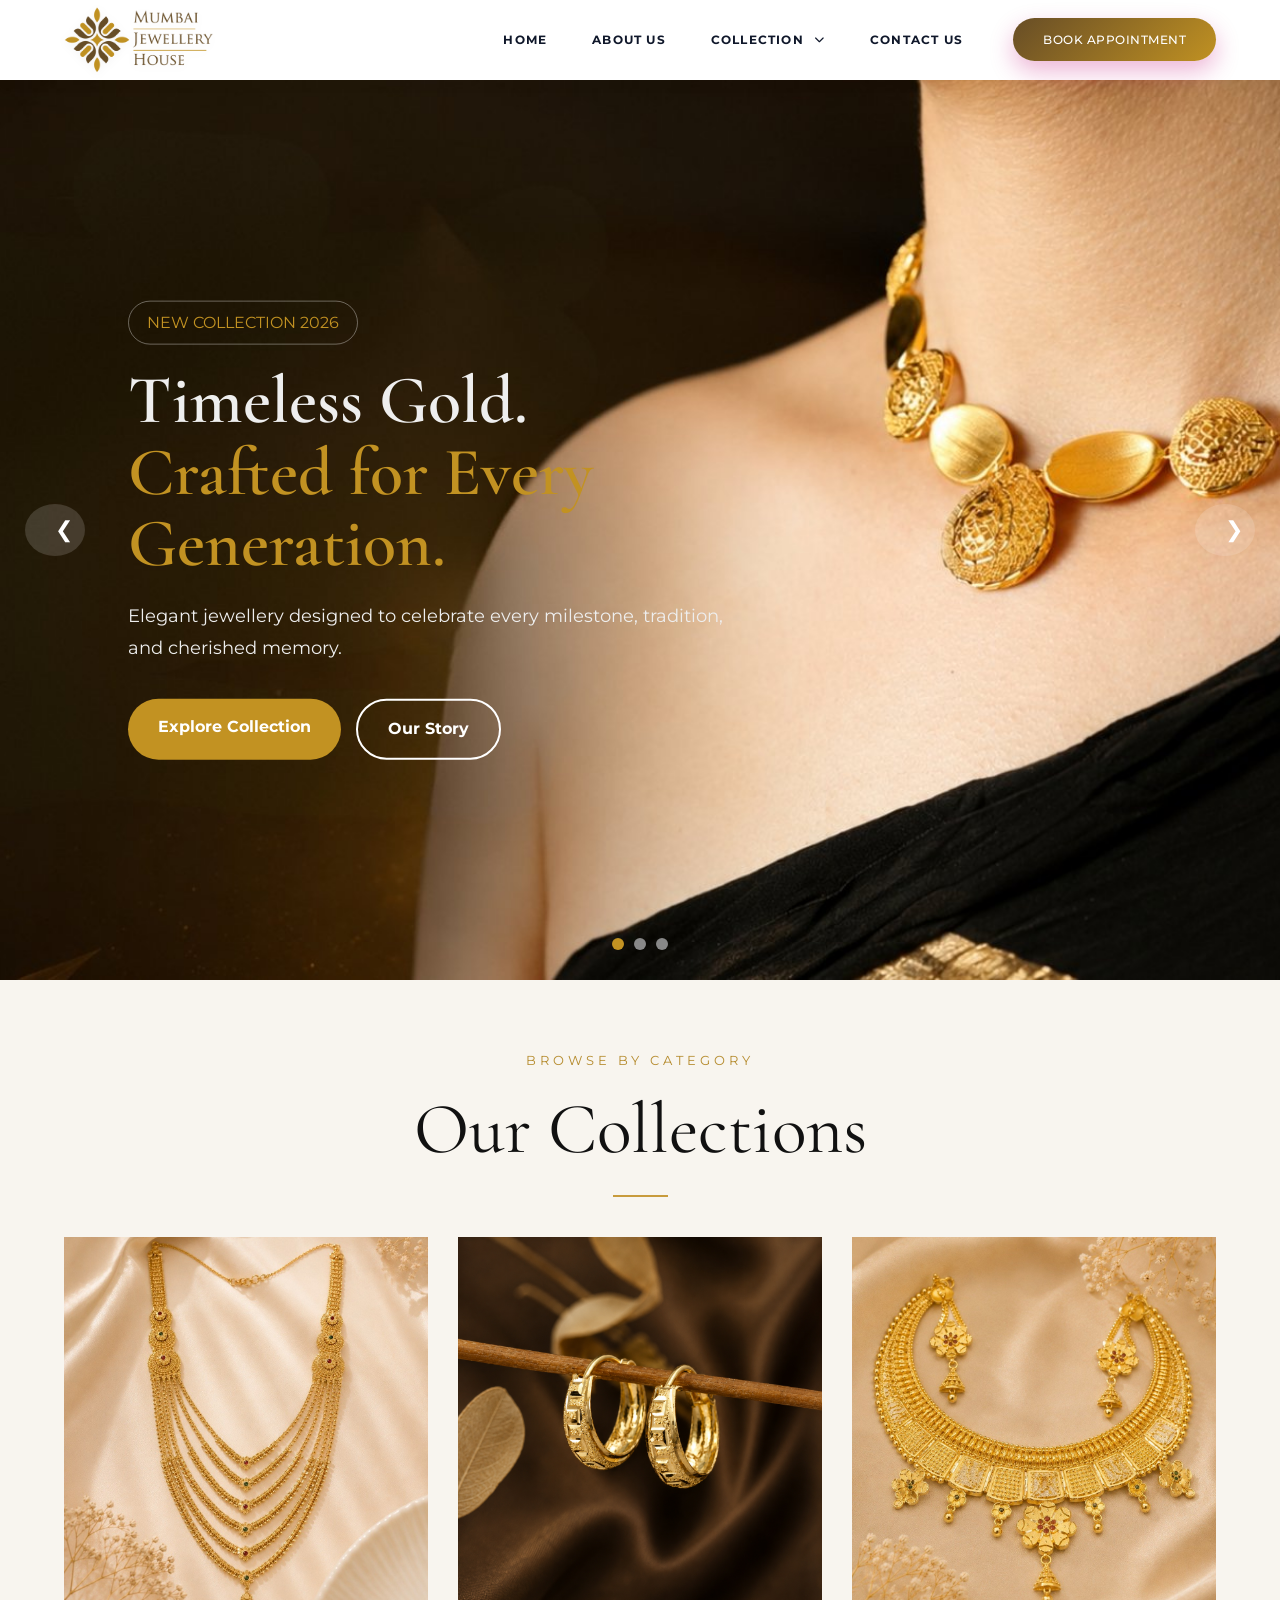
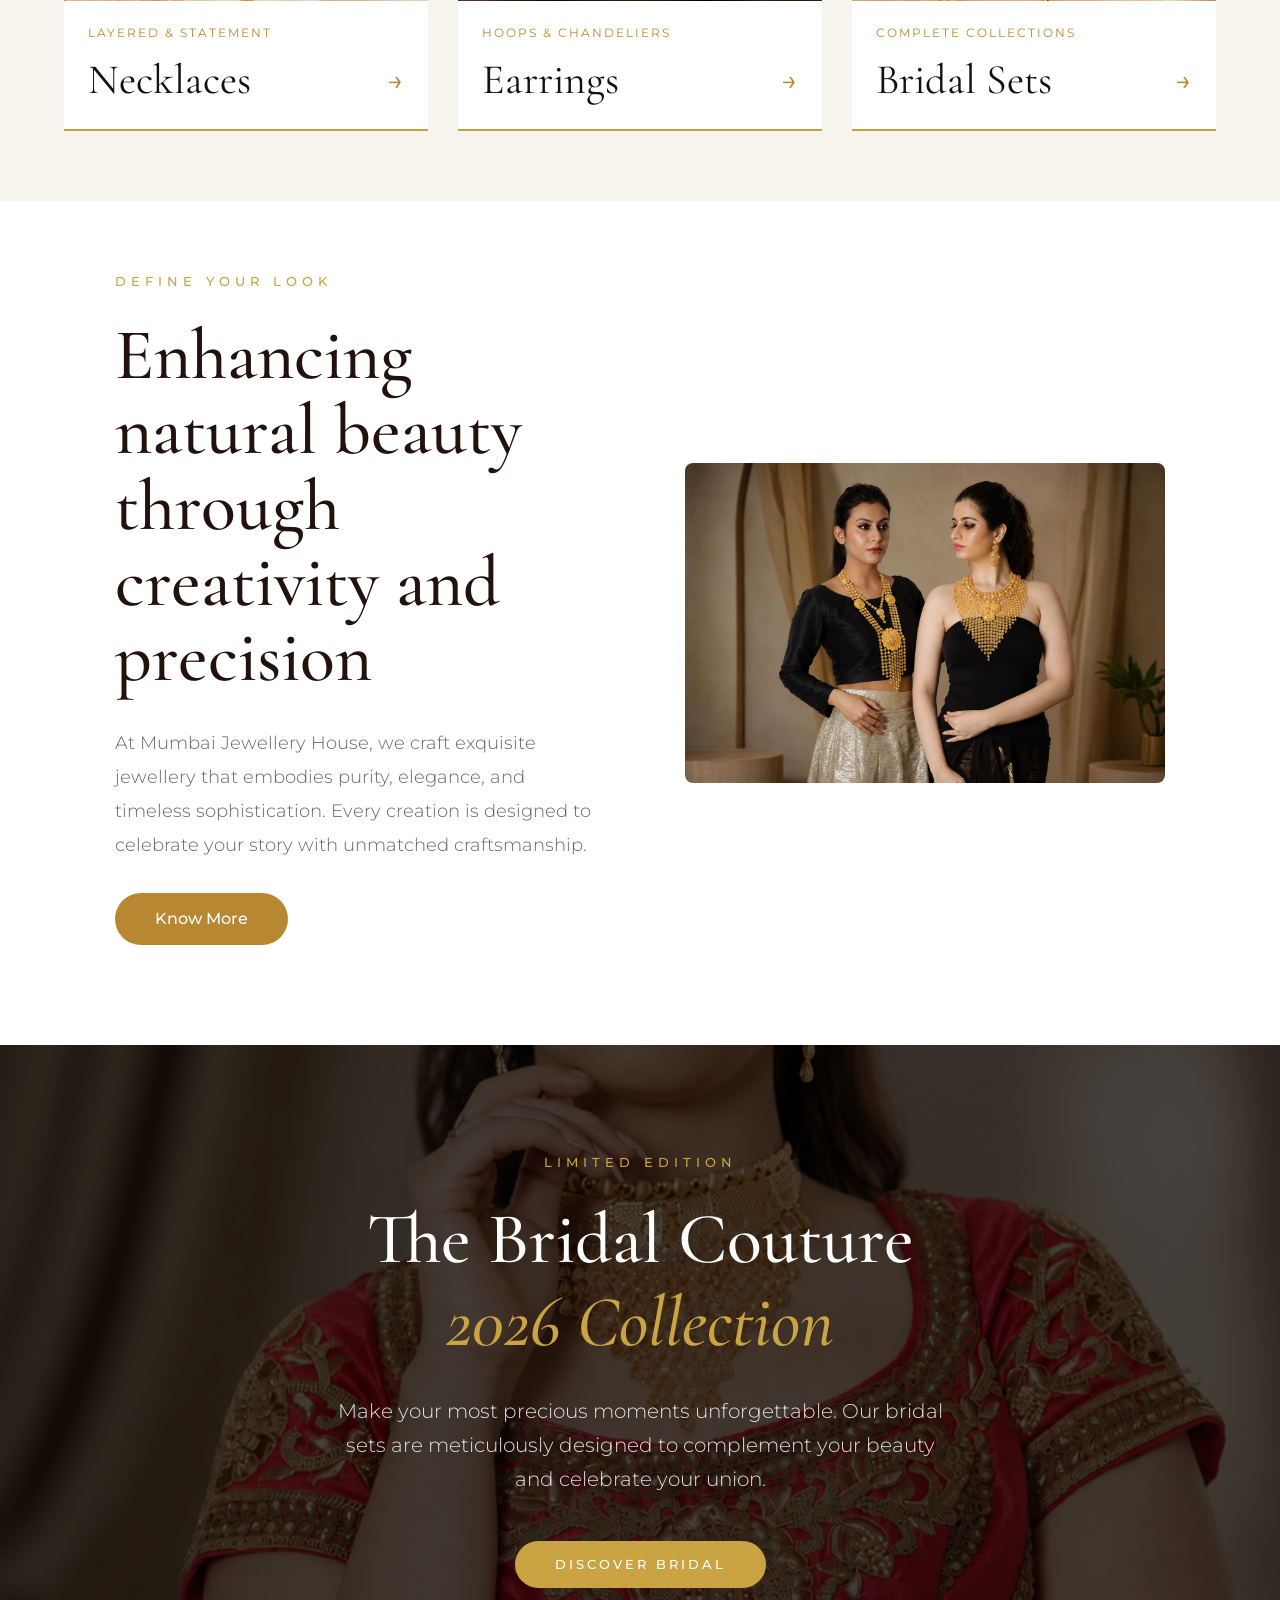
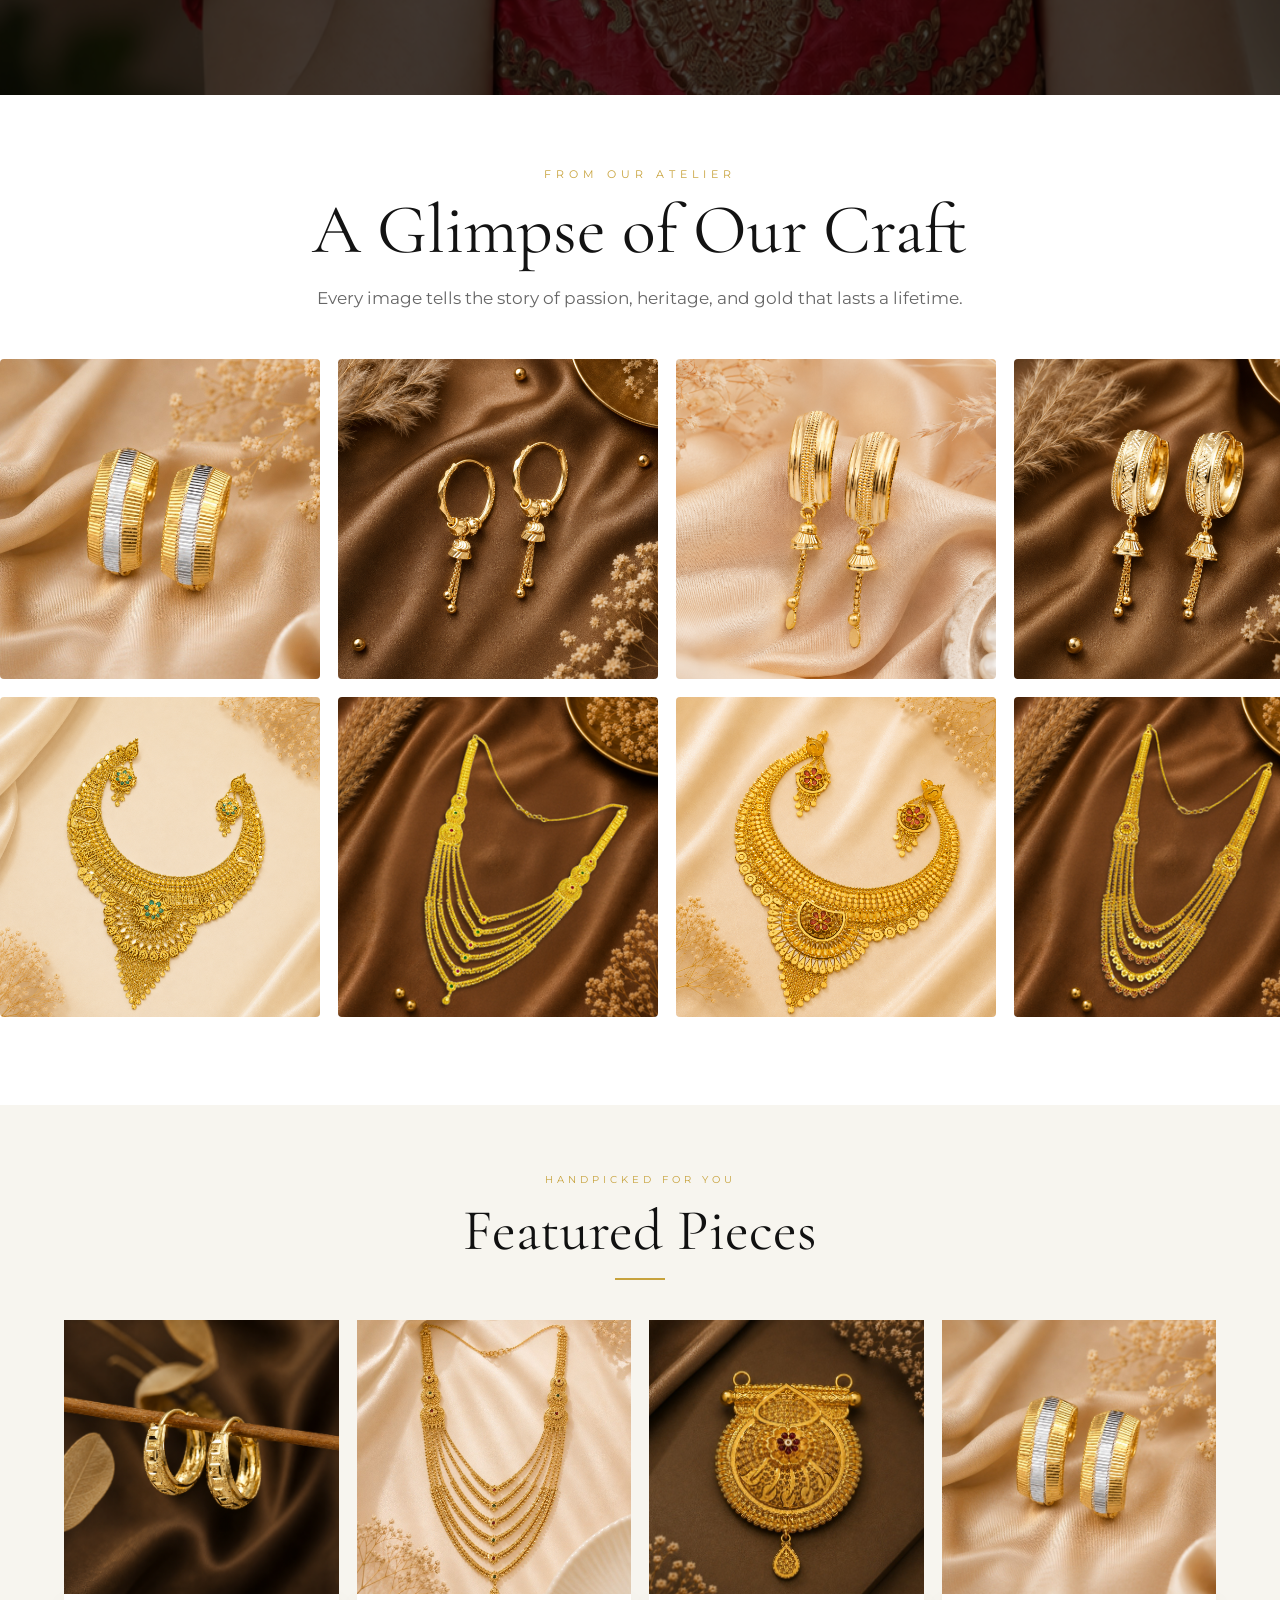
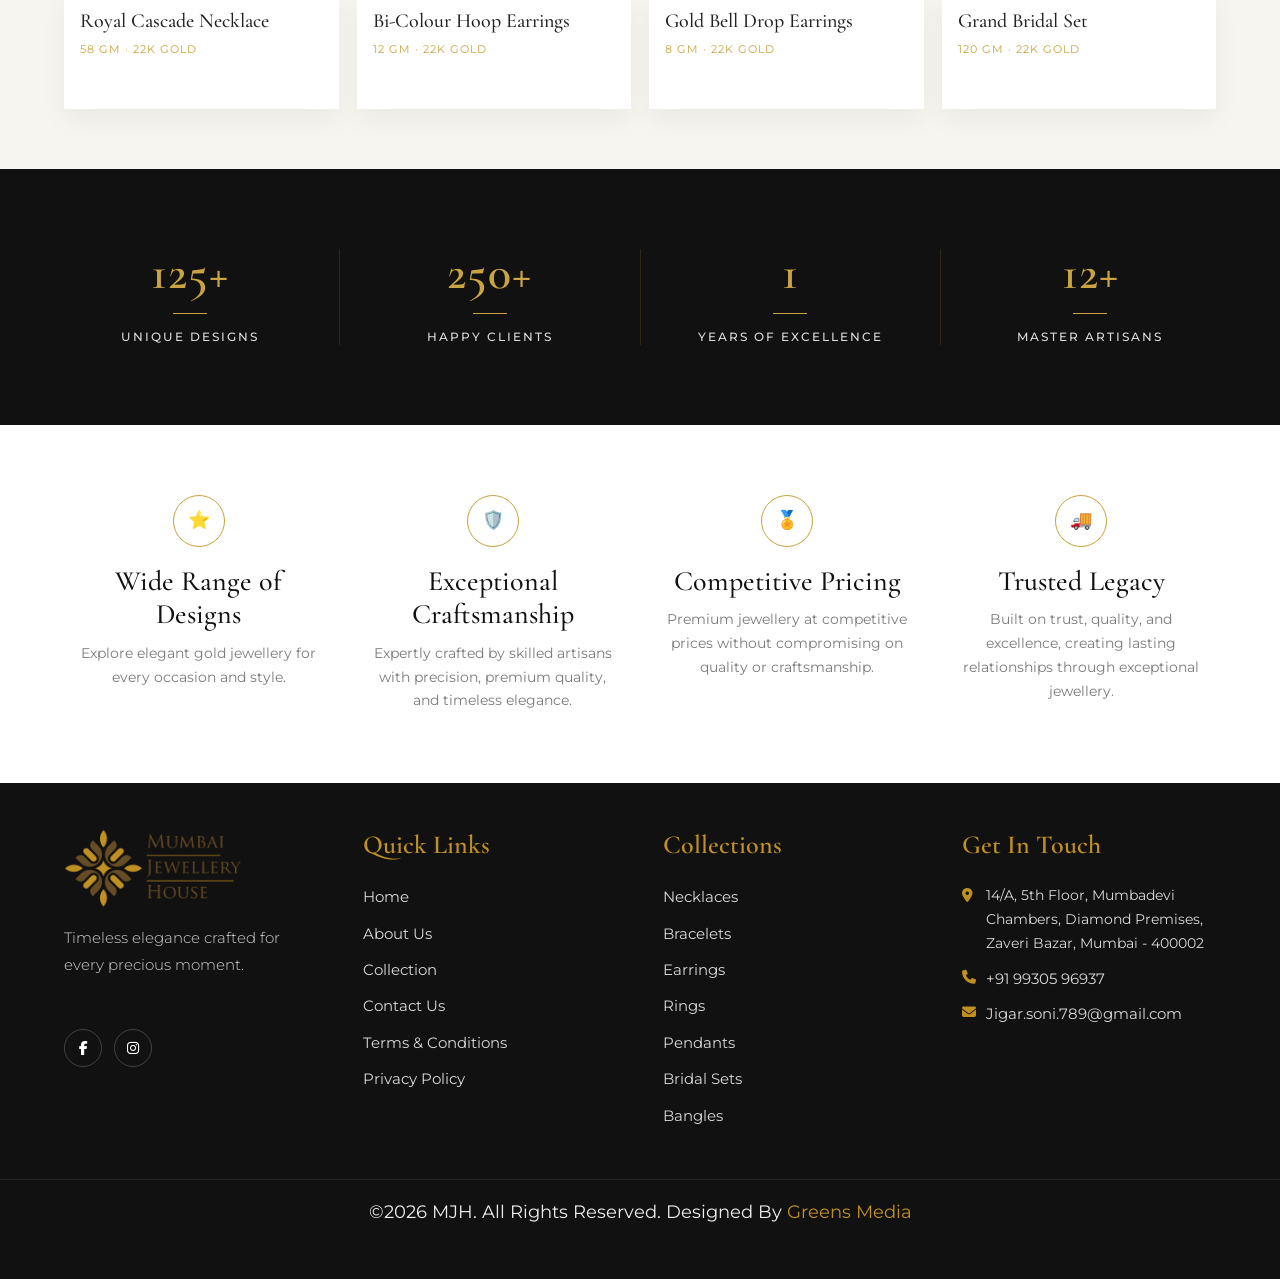
==== index.html @ 776f4890 "Add static copy of Mumbai Jewellery House website Six pages (home, about, collection, contact, priva" ====
<!DOCTYPE html>
<html lang="en">
<head>
<meta charset="UTF-8">
<meta name="viewport" content="width=device-width, initial-scale=1.0">
<title>Mumbai Jewellery House</title>
<link rel="icon" href="assets/cropped-MJH-Website-Logo-32x32.png" sizes="32x32">
<link rel="stylesheet" href="assets/base.css">
<style>
/* Start custom CSS for html, class: .elementor-element-ee0066d */@import url('https://fonts.googleapis.com/css2?family=Cormorant+Garamond:wght@400;500;600&family=Montserrat:wght@300;400;500&display=swap');

*{
    margin:0;
    padding:0;
    box-sizing:border-box;
}

.luxury-counter{
    width:100%;
    background:#0b0b0b;
    padding:90px 40px;
}

.counter-container{
    max-width:1400px;
    margin:auto;
    display:grid;
    grid-template-columns:repeat(4,1fr);
}

.counter-box{
    text-align:center;
    position:relative;
    padding:20px 30px;
    transition:.4s ease;
}

.counter-box:not(:last-child){
    border-right:1px solid rgba(212,175,55,.15);
}

.counter-number{
    font-family:'Cormorant Garamond',serif;
    font-size:78px;
    color:#d4af37;
    line-height:1;
    font-weight:500;
    letter-spacing:1px;
    transition:.4s;
}

.counter-line{
    width:42px;
    height:2px;
    background:#d4af37;
    margin:18px auto;
    transition:.4s;
}

.counter-box h4{
    font-family:'Montserrat',sans-serif;
    color:#b8c7d8;
    font-size:13px;
    letter-spacing:4px;
    font-weight:400;
}

/* Hover Effect */

.counter-box:hover .counter-number{
    transform:translateY(-6px);
    text-shadow:0 0 18px rgba(212,175,55,.35);
}

.counter-box:hover .counter-line{
    width:70px;
}

.counter-box:hover{
    background:rgba(255,255,255,.02);
}

/* Tablet */

@media(max-width:991px){

.counter-container{
grid-template-columns:repeat(2,1fr);
}

.counter-box{
border-right:none!important;
border-bottom:1px solid rgba(212,175,55,.15);
padding:40px 20px;
}

.counter-number{
font-size:62px;
}

}

/* Mobile */

@media(max-width:600px){

.luxury-counter{
padding:60px 20px;
}

.counter-container{
grid-template-columns:1fr;
}

.counter-box{
border-bottom:1px solid rgba(212,175,55,.15);
}

.counter-number{
font-size:52px;
}

.counter-box h4{
font-size:11px;
letter-spacing:3px;
}

}/* End custom CSS */
/* Start custom CSS for html, class: .elementor-element-65b81ca */@import url('https://fonts.googleapis.com/css2?family=Cormorant+Garamond:wght@400;500&family=Montserrat:wght@300;400;500&display=swap');

*{
margin:0;
padding:0;
box-sizing:border-box;
}

.features-section{

padding:60px 0;

background:#fff;

}

.features-section .container{

max-width:1350px;

margin:auto;

display:grid;

grid-template-columns:repeat(4,1fr);

gap:25px;

}

.feature-box{

text-align:center;

padding:10px;

transition:.35s;

}

.icon{

width:52px;

height:52px;

margin:auto;

border:1.5px solid #c7a23c;

border-radius:50%;

display:flex;

justify-content:center;

align-items:center;

font-size:18px;

color:#c7a23c;

transition:.35s;

}

.feature-box h3{

font-family:'Cormorant Garamond',serif;

font-size:28px;

font-weight:500;

margin:18px 0 10px;

color:#111;

line-height:1.2;

}

.feature-box p{

font-family:Montserrat,sans-serif;

font-size:14px;

line-height:1.7;

color:#7b7b7b;

max-width:260px;

margin:auto;

}

/* Hover */

.feature-box:hover .icon{

background:#c7a23c;

color:#fff;

transform:translateY(-6px);

}

.feature-box:hover h3{

color:#c7a23c;

}

/* Tablet */

@media(max-width:991px){

.features-section .container{

grid-template-columns:repeat(2,1fr);

gap:30px;

}

}

/* Mobile */

@media(max-width:600px){

.features-section{

padding:50px 20px;

}

.features-section .container{

grid-template-columns:1fr;

gap:35px;

}

.feature-box h3{

font-size:24px;

}

.feature-box p{

font-size:14px;

line-height:1.6;

}

.icon{

width:48px;

height:48px;

font-size:16px;

}

}/* End custom CSS */
</style>
</head>
<body>

<!-- ===== Section 1 ===== -->

					<link rel="stylesheet" href="https://cdnjs.cloudflare.com/ajax/libs/font-awesome/6.5.1/css/all.min.css">
<link href="https://fonts.googleapis.com/css2?family=Cormorant+Garamond:wght@400;500&family=Montserrat:wght@300;400;500&display=swap" rel="stylesheet">

<div class="lr-nav-wrapper" id="lrMasterNavBreakout">
    <div class="lr-header">
        <div class="lr-container">

            <div class="lr-logo">
                <a href="/">
                    <img decoding="async" src="assets/Untitled-1920-x-1080-px-111-scaled.png" alt="MJH">
                </a>
            </div>

            <div class="lr-nav-terminal">
                <nav class="lr-desktop-nav">
                    <ul class="lr-nav-list">
                        <li><a href="/" class="lr-link">Home</a></li>
                        <li><a href="about-us.html" class="lr-link">About US</a></li>

                        <li class="lr-has-dropdown">
    <a href="collection.html" class="lr-link">
        Collection <i class="fas fa-chevron-down"></i>
    </a>

    <ul class="lr-normal-dropdown">

        <li>
            <a href="/collection/?category=necklaces" class="lr-hash-trigger">
                <i class="fas fa-gem"></i> Necklaces
            </a>
        </li>

        <li>
            <a href="/collection/?category=rings" class="lr-hash-trigger">
                <i class="fas fa-ring"></i> Rings
            </a>
        </li>

        <li>
            <a href="/collection/?category=earrings" class="lr-hash-trigger">
                <i class="fas fa-droplet"></i> Earrings
            </a>
        </li>

        <li>
            <a href="/collection/?category=bracelets" class="lr-hash-trigger">
                <i class="fas fa-link"></i> Bracelets
            </a>
        </li>

        <li>
            <a href="/collection/?category=pendants" class="lr-hash-trigger">
                <i class="fas fa-heart"></i> Pendants
            </a>
        </li>

        <li>
            <a href="/collection/?category=bridal-sets" class="lr-hash-trigger">
                <i class="fas fa-crown"></i> Bridal Sets
            </a>
        </li>

        <li>
            <a href="/collection/?category=bangles" class="lr-hash-trigger">
                <i class="fas fa-circle-notch"></i> Bangles
            </a>
        </li>

    </ul>
</li>

            <li>
    <a href="contact-us.html" class="lr-link">
        Contact Us
    </a>
</li>

                </nav>

                <a href="contact-us.html" class="lr-cta">Book Appointment </a>
            </div>

            <div class="lr-ham-trigger" id="lrHamBtn">
                <span></span>
                <span></span>
                <span></span>
            </div>
        </div>
    </div>

    <div class="lr-drawer" id="lrMobileDrawer">
        <div class="lr-drawer-header">
            <img decoding="async" src="assets/Untitled-1920-x-1080-px-111-scaled.png" alt="Logo">
            <button class="lr-close-btn" id="lrCloseBtn"><i class="fas fa-times"></i></button>
        </div>
        <ul class="lr-drawer-links">
            <li>
    <a href="index.html" class="lr-link">
        Home
    </a>
</li>
            <li><a href="about-us.html" class="lr-link">About US</a></li>

            <li class="lr-m-parent">

    <div class="lr-m-toggle">
        Collections <i class="fas fa-chevron-right"></i>
    </div>

    <ul class="lr-m-child">

        <li>
            <a href="/collection/?category=necklaces" class="lr-hash-trigger">
                <i class="fas fa-gem mobile-icon"></i> Necklaces
            </a>
        </li>

        <li>
            <a href="/collection/?category=rings" class="lr-hash-trigger">
                <i class="fas fa-ring mobile-icon"></i> Rings
            </a>
        </li>

        <li>
            <a href="/collection/?category=earrings" class="lr-hash-trigger">
                <i class="fas fa-droplet mobile-icon"></i> Earrings
            </a>
        </li>

        <li>
            <a href="/collection/?category=bracelets" class="lr-hash-trigger">
                <i class="fas fa-link mobile-icon"></i> Bracelets
            </a>
        </li>

        <li>
            <a href="/collection/?category=pendants" class="lr-hash-trigger">
                <i class="fas fa-heart mobile-icon"></i> Pendants
            </a>
        </li>

        <li>
            <a href="/collection/?category=bridal-sets" class="lr-hash-trigger">
                <i class="fas fa-crown mobile-icon"></i> Bridal Sets
            </a>
        </li>

        <li>
            <a href="/collection/?category=bangles" class="lr-hash-trigger">
                <i class="fas fa-circle-notch mobile-icon"></i> Bangles
            </a>
        </li>

    </ul>

</li>

            <li>
    <a href="contact-us.html" class="lr-link">
        Contact Us
    </a>
</li>
        </ul>

        <a href="/contact-us/" class="lr-drawer-cta">Book Appointment </a>
    </div>
    <div class="lr-overlay" id="lrOverlay"></div>
</div>

<style>
    :root {
        --purple: #674D26;
        --pink: #C09122;
        --dark: #0f172a;
        --font-h: 'Cormorant Garamond', serif;
        --font-b: 'Montserrat', sans-serif;
        --header-h: 80px;
        --glass-header: rgba(255, 255, 255, 0.4);
        --glass-border: rgba(255, 255, 255, 0.45);
    }

    /* MASTER THEME RESET OVERRIDES */
    html, body, #page, #wrapper, .site, .site-header, .theme-container {
        padding-top: 0 !important;
        margin-top: 0 !important;
    }

    /* AUTOMATIC VIEWPORT RECONCILIATION BAR */
    body:not(.elementor-editor-active) {
        padding-top: 80px !important;
    }

    /* --- BREAKOUT ROOT ENGINE LAYER --- */
    .lr-nav-wrapper {
        font-family: var(--font-b);
        position: fixed !important;
        top: 0 !important;
        left: 0 !important;
        width: 100% !important;
        height: 0 !important;
        z-index: 9999999999 !important;
        pointer-events: none !important;
        display: block !important;
        opacity: 1 !important;
        visibility: visible !important;
        background: transparent !important;
    }

    /* DEFAULT STATE: At the top of the page (Square, Full-width, Flush) */
    .lr-header {
        position: absolute !important;
        top: 0 !important;
        left: 50% !important;
        transform: translateX(-50%) !important;
        width: 100% !important;
        height: var(--header-h) !important;
        background: rgba(255, 255, 255, 0.85) !important; /* Slightly solid at top for contrast */
        backdrop-filter: blur(20px) saturate(180%) !important;
        -webkit-backdrop-filter: blur(20px) saturate(180%) !important;
        border-bottom: 1px solid var(--glass-border) !important;
        border-left: none !important;
        border-right: none !important;
        border-top: none !important;
        border-radius: 0px !important;
        display: flex !important;
        align-items: center !important;
        box-shadow: 0 4px 20px rgba(0, 0, 0, 0.02) !important;
        transition: all 0.45s cubic-bezier(0.25, 1, 0.5, 1) !important; /* Smooth morphing physics */
        pointer-events: auto !important;
        visibility: visible !important;
        opacity: 1 !important;
    }

    /* SCROLLED MORPHED STATE: Floating Rounded Glass Pill Capsule */
    .lr-header.lr-scrolled {
        top: 20px !important;
        width: 95% !important;
        background: var(--glass-header) !important;
        backdrop-filter: blur(25px) saturate(180%) !important;
        border: 1px solid var(--glass-border) !important;
        border-radius: 100px !important;
        box-shadow: 0 15px 40px rgba(0, 0, 0, 0.15) !important;
    }

    /* WORDPRESS ADMIN BAR COMPENSATION */
    body.admin-bar .lr-header { top: 32px !important; }
    body.admin-bar .lr-header.lr-scrolled { top: 52px !important; }

    @media (max-width: 782px) {
        body.admin-bar .lr-header { top: 46px !important; }
        body.admin-bar .lr-header.lr-scrolled { top: 66px !important; }
    }

    .lr-container, .lr-logo, .lr-logo a, .lr-nav-terminal, .lr-desktop-nav, .lr-nav-list {
        background: transparent !important;
    }

    .lr-container { width: 90%; max-width: 1700px; margin: 0 auto; display: flex; justify-content: space-between; align-items: center; }

    /* LOGO — stays fixed, no scroll swap */
    .lr-logo img {
        height: 68px;
        width: auto;
        filter: drop-shadow(0 2px 5px rgba(0,0,0,0.05));
        background: transparent !important;
    }

    .lr-nav-terminal { display: flex; align-items: center; gap: 50px; margin-left: auto; }
    .lr-nav-list { display: flex; align-items: center; list-style: none; gap: 45px; margin: 0; padding: 0; }
    .lr-nav-list > li { position: relative; padding: 15px 0; }

    .lr-link {
        text-decoration: none; color: var(--dark); font-weight: 700;
        font-family: var(--font-b);
        font-size: 12px; text-transform: uppercase; letter-spacing: 1.2px;
        display: flex; align-items: center; gap: 8px; transition: 0.3s;
    }
    .lr-link:hover { color: var(--pink); }
    .lr-link i { font-size: 10px; margin-left: 2px; transition: transform 0.3s ease; }
    .lr-has-dropdown:hover .lr-link i { transform: rotate(180deg); }

    /* DROP DOWNS */
    .lr-normal-dropdown {
        position: absolute; top: 100%; left: 50%; transform: translateX(-50%) translateY(15px);
        width: 250px; background: rgba(255, 255, 255, 0.98); backdrop-filter: blur(20px);
        border: 1px solid rgba(15, 23, 42, 0.08); border-radius: 16px;
        box-shadow: 0 20px 45px rgba(15, 23, 42, 0.12); list-style: none; padding: 12px 0; margin: 0;
        visibility: hidden; opacity: 0; transition: opacity 0.3s ease, transform 0.3s cubic-bezier(0.25, 1, 0.5, 1), visibility 0.3s;
    }
    .lr-has-dropdown:hover .lr-normal-dropdown { visibility: visible; opacity: 1; transform: translateX(-50%) translateY(5px); }
    .lr-normal-dropdown li{
        padding:6px 12px;
    }

    .lr-normal-dropdown li a{
        display:flex;
        align-items:center;
        gap:12px;
        padding:12px 18px;
        border-radius:10px;
        color:#674D26;
        transition:.3s;
        font-weight:500;
        font-family: var(--font-b);
    }
    .lr-normal-dropdown li a i { font-size: 14px; color: var(--purple); width: 18px; text-align: center; transition: all 0.25s ease; background: transparent !important; }
    .lr-normal-dropdown li a:hover{
        background:linear-gradient(135deg,#674D26,#C09122);
        color:#fff;
    }
    .lr-normal-dropdown li a:hover i { color: var(--pink); transform: scale(1.1); }

    /* CTA BUTTON */
    .lr-cta {
        background: linear-gradient(135deg, var(--purple) 0%, var(--pink) 100%);
        color: #fff !important; padding: 12px 30px; border-radius: 50px; text-transform: uppercase; font-weight: 500; font-size: 12px; letter-spacing: 0.5px;
        font-family: var(--font-b);
        text-decoration: none; box-shadow: 0 10px 25px rgba(196, 10, 120, 0.3); transition: transform 0.3s ease, box-shadow 0.3s ease;
    }
    .lr-cta:hover { transform: translateY(-2px); box-shadow: 0 12px 30px rgba(193, 145, 34, 0.65); }

    /* MOBILE DRAWER STYLES */
    .lr-drawer {
        position: fixed; top: 0; right: -100%; width: 340px; max-width: 100vw; box-sizing: border-box; height: 100vh; background: rgba(255, 255, 255, 0.98); backdrop-filter: blur(15px);
        z-index: 10000000; transition: 0.5s cubic-bezier(0.19, 1, 0.22, 1); padding: 40px; display: flex; flex-direction: column; overflow-y: auto;
        pointer-events: auto !important;
    }
    .lr-drawer.active { right: 0; }
    .lr-close-btn { width: 45px; height: 45px; background: rgba(15, 23, 42, 0.05); border: none; border-radius: 50%; display: flex; align-items: center; justify-content: center; cursor: pointer; font-size: 16px; transition: all 0.3s ease; pointer-events: auto !important; }
    .lr-close-btn:hover { transform: rotate(90deg); background: var(--pink); color: #fff; }
    .lr-drawer-header { display: flex; justify-content: space-between; align-items: center; margin-bottom: 40px; }
    .lr-drawer-header img { height: 35px; background: transparent !important; }
    .lr-drawer-links { list-style: none; padding: 0; flex-grow: 1; margin: 0; }
    .lr-drawer-links > li { margin-bottom: 25px; border-bottom: 1px solid #f1f5f9; padding-bottom: 15px; }
    .lr-bold-link,
    .lr-m-toggle{
        font-family:var(--font-b);
        font-size:12px;
        font-weight:500;
        letter-spacing:1.2px;
        text-transform:uppercase;
        color:var(--dark);
        display:flex;
        align-items:center;
        justify-content: space-between;
        text-decoration:none;
        cursor: pointer;
    }
    .lr-m-toggle i { font-size: 14px; margin-left: 10px; transition: transform 0.4s ease; color: var(--purple); }
    .lr-m-child { list-style: none; padding-left: 0; margin-top: 0; max-height: 0; opacity: 0; overflow: hidden; transition: all 0.4s cubic-bezier(0.25, 1, 0.5, 1); }
    .lr-m-child li { margin: 12px 0; }
    .lr-m-child li a { font-family: var(--font-b); font-size: 14px; font-weight: 400; color: #475569; display: flex; align-items: center; gap: 10px; text-decoration: none; transition: color 0.2s ease; background: transparent !important; }
    .lr-m-child li a:hover { color: var(--pink); }
    .lr-m-child li a i.mobile-icon { color: var(--purple); font-size: 14px; width: 18px; text-align: center; background: transparent !important; }
    .lr-m-active > .lr-m-child { max-height: 500px; opacity: 1; margin-top: 15px; padding-left: 10px; }
    .lr-m-active > .lr-m-toggle i { transform: rotate(90deg); color: var(--pink); }
    .lr-drawer-cta { display: block; text-align: center; background: linear-gradient(135deg, var(--purple) 0%, var(--pink) 100%); color: #fff !important; padding: 16px; border-radius: 50px; margin-top: 30px; font-family: var(--font-h); font-size: 16px !important; font-weight: 500; text-transform: uppercase; text-decoration: none; box-shadow: 0 10px 25px rgba(196, 10, 120, 0.2); }
    .lr-overlay { position: fixed; inset: 0; background: rgba(15, 23, 42, 0.3); backdrop-filter: blur(8px); z-index: 9999999; display: none; pointer-events: auto; }
    .lr-overlay.active { display: block; }

    .lr-ham-trigger { display: none; pointer-events: auto !important; background: transparent !important; }
    .lr-ham-trigger span { background: var(--purple) !important; }

    @media (max-width: 1150px) {
        .lr-nav-terminal { display: none; }
        .lr-ham-trigger { display: flex; cursor: pointer; width: 32px; height: 20px; flex-direction: column; justify-content: space-between; align-items: flex-end; z-index: 1000001; }
        .lr-ham-trigger span { display: block; width: 100%; height: 2px; background: var(--purple); border-radius: 10px; transition: 0.3s; }

        /* Dynamic scale properties matching mobile viewports */
        .lr-header.lr-scrolled { border-radius: 24px !important; top: 15px !important; width: 94% !important; }
    }

    @media (max-width: 400px) {
        .lr-drawer { padding: 30px 24px; }
    }
</style>

<script>
    (function() {
        const teleportNavigationToRootBody = () => {
            const masterWrapper = document.getElementById('lrMasterNavBreakout');
            if (masterWrapper && !document.body.classList.contains('elementor-editor-active')) {
                if (masterWrapper.parentElement !== document.body) {
                    const elementorParentSection = masterWrapper.closest('.elementor-section');
                    if (elementorParentSection) {
                        elementorParentSection.style.position = 'absolute';
                        elementorParentSection.style.width = '0';
                        elementorParentSection.style.height = '0';
                        elementorParentSection.style.padding = '0';
                        elementorParentSection.style.margin = '0';
                        elementorParentSection.style.overflow = 'hidden';
                        elementorParentSection.style.display = 'none';
                    }
                    document.body.insertBefore(masterWrapper, document.body.firstChild);
                }
            }
        };
        teleportNavigationToRootBody();

        const toggleMenu = () => {
            const btn = document.getElementById('lrHamBtn');
            const close = document.getElementById('lrCloseBtn');
            const drawer = document.getElementById('lrMobileDrawer');
            const overlay = document.getElementById('lrOverlay');

            const handleToggle = () => {
                if (!drawer || !overlay) return;
                drawer.classList.toggle('active');
                overlay.classList.toggle('active');
                document.body.style.overflow = drawer.classList.contains('active') ? 'hidden' : '';
            };

            if (btn) btn.onclick = handleToggle;
            if (close) close.onclick = handleToggle;
            if (overlay) overlay.onclick = handleToggle;

            document.querySelectorAll('.lr-m-toggle').forEach(toggle => {
                toggle.onclick = () => {
                    const parent = toggle.parentElement;
                    const isOpen = parent.classList.contains('lr-m-active');
                    document.querySelectorAll('.lr-m-parent').forEach(p => p.classList.remove('lr-m-active'));
                    if(!isOpen) parent.classList.add('lr-m-active');
                };
            });

            document.querySelectorAll('.lr-hash-trigger').forEach(link => {
                link.addEventListener('click', function(e) {
                    const currentUrlPath = window.location.pathname;
                    const targetUrlObj = new URL(this.href, window.location.origin);

                    if (currentUrlPath === targetUrlObj.pathname) {
                        if (drawer && drawer.classList.contains('active')) handleToggle();
                    }
                });
            });
        };

        // SCROLL STATE MONITORING ENGINE
        // Dynamically applies or strips the scrolled styling states based on viewport thresholds
        const initScrollTracker = () => {
            const masterWrapper = document.getElementById('lrMasterNavBreakout');
            if (!masterWrapper) return;
            const headerElement = masterWrapper.querySelector('.lr-header');
            if (!headerElement) return;

            const evaluateScrollState = () => {
                if (window.scrollY > 15) {
                    headerElement.classList.add('lr-scrolled');
                } else {
                    headerElement.classList.remove('lr-scrolled');
                }
            };

            window.addEventListener('scroll', evaluateScrollState, { passive: true });
            evaluateScrollState(); // Execute initialization check instantly on render
        };

        if (document.readyState === 'loading') {
            document.addEventListener('DOMContentLoaded', () => {
                teleportNavigationToRootBody();
                toggleMenu();
                initScrollTracker();
            });
        } else {
            toggleMenu();
            initScrollTracker();
        }
    })();
</script>

<!-- ===== Section 2 ===== -->

					





<link href="https://fonts.googleapis.com/css2?family=Cormorant+Garamond:wght@400;500&family=Montserrat:wght@300;400;500&display=swap" rel="stylesheet">
<style>
*{margin:0;padding:0;box-sizing:border-box}
body{font-family:'Montserrat',sans-serif;background:#111}
.hero{position:relative;height:100vh;overflow:hidden}
.slide{
    position:absolute;
    inset:0;
    opacity:0;
    visibility:hidden;
    pointer-events:none;
    transition:opacity 1s ease;
}

.slide.active{
    opacity:1;
    visibility:visible;
    pointer-events:auto;
    z-index:2;
}

/* ---- Desktop / Mobile image swap ---- */
.slide picture,
.slide img{
    width:100%;
    height:100%;
    display:block;
}

.slide img{
    object-fit:cover;
    animation:zoom 8s ease-in-out infinite alternate;
}

@keyframes zoom{from{transform:scale(1)}to{transform:scale(1.08)}}
.overlay{position:absolute;inset:0;background:linear-gradient(90deg,rgba(0,0,0,.75),rgba(0,0,0,.3))}
.content{position:absolute;left:10%;top:50%;transform:translateY(-50%);max-width:620px;color:#fff;z-index:2}
.tag{display:inline-block;padding:8px 18px;border:1px solid rgba(255,255,255,.35);border-radius:30px;color:#C29222;margin-bottom:20px}
h1{font-family:'Cormorant Garamond',serif;font-size:68px;line-height:1.05;margin-bottom:20px;color:#eee}
h1 span{display:block;color:#C29222}
p{font-size:18px;line-height:1.8;margin-bottom:35px;color:#eee}
.btns{display:flex;gap:15px;flex-wrap:wrap}
.btn{padding:15px 30px;border-radius:40px;text-decoration:none;font-weight:bold}
.gold{background:#C29222;color:#fff}
.gold:hover{background:#684F26; color:#fff}
.outline{border:2px solid #fff;color:#fff}
.outline:hover{background:#fff;color:#111}
.nav{position:absolute;top:50%;transform:translateY(-50%);width:52px;height:52px;border:none;outline:none;border-radius:50%;background:rgba(255,255,255,.15);color:#fff;font-size:22px;cursor:pointer;z-index:100;transition:background .3s ease}
.nav:hover,.nav:focus,.nav:active{background:#B38723;color:#fff;outline:none}
.prev{left:25px}.next{right:25px}
.dots{position:absolute;bottom:30px;left:50%;transform:translateX(-50%);display:flex;gap:10px;z-index:100}
.dot{width:12px;height:12px;border-radius:50%;background:#888;cursor:pointer}
.dot.active{background:#C29222}

@media(max-width:768px){
h1{font-size:42px}
.content{
    position:absolute;
    left:6%;
    right:6%;
    top:auto;
    bottom:60px;
    transform:none;
    max-width:none;
    color:#fff;
    z-index:101;
}

.content a{
    position:relative;
    z-index:102;
}
.nav{display:none}
.dots{bottom:20px}
.tag{padding:6px 14px;font-size:13px;margin-bottom:14px}
p{font-size:15px;margin-bottom:22px;line-height:1.6}
.btns{gap:10px}
.btn{padding:12px 22px;font-size:14px}
}
</style>


<section class="hero">

<div class="slide active">
    <!-- Desktop / Mobile image swap: browser auto-picks based on screen width -->
    <picture>
        <source media="(max-width:768px)" srcset="assets/Untitled-design-2-scaled.png">
        <img decoding="async" src="assets/Untitled-design-14.jpg.jpeg" alt="">
    </picture>
    <div class="overlay"></div>
    <div class="content">
        <div class="tag">NEW COLLECTION 2026</div>
        <h1>Timeless Gold. <span>Crafted for Every Generation.</span></h1>
        <p>Elegant jewellery designed to celebrate every milestone, tradition, and cherished memory.</p>
        <div class="btns">
            <a class="btn gold" href="collection.html">Explore Collection</a>
            <a class="btn outline" href="about-us.html">Our Story</a>
        </div>
    </div>
</div>

<div class="slide">
    <picture>
        <source media="(max-width:768px)" srcset="assets/Untitled-design-1-scaled.png">
        <img decoding="async" src="assets/6-scaled.png" alt="">
    </picture>
    <div class="overlay"></div>
    <div class="content">
        <div class="tag">BRIDAL COLLECTION</div>
        <h1>Celebrate <span>Every Moment</span></h1>
        <p>Luxury bridal jewellery crafted with exceptional artistry for unforgettable occasions.</p>
        <div class="btns">
            <a class="btn gold" href="collection.html">Shop Bridal</a>
            <a class="btn outline" href="about-us.html">Book Appointment</a>
        </div>
    </div>
</div>

<div class="slide">
    <picture>
        <source media="(max-width:768px)" srcset="assets/Untitled-design-4-scaled.png">
        <img decoding="async" src="assets/Adorn-yourself-with-jewels-that-tell-a-story-of-sophistication-crafted-to-make-every-moment.jpg.jpeg" alt="">
    </picture>
    <div class="overlay"></div>
    <div class="content">
        <div class="tag">SIGNATURE COLLECTION</div>
        <h1>Luxury <span>You Can Wear</span></h1>
        <p>Premium gold jewellery inspired by heritage, handcrafted for today's generation.</p>
        <div class="btns">
            <a class="btn gold" href="collection.html">View Collection</a>
            <a class="btn outline" href="about-us.html">Learn More</a>
        </div>
    </div>
</div>

<button class="nav prev">&#10094;</button>
<button class="nav next">&#10095;</button>
<div class="dots">
<span class="dot active"></span>
<span class="dot"></span>
<span class="dot"></span>
</div>
</section>

<script>
const slides=document.querySelectorAll('.slide');
const dots=document.querySelectorAll('.dot');
let i=0;
function show(n){
slides.forEach(s=>s.classList.remove('active'));
dots.forEach(d=>d.classList.remove('active'));
i=(n+slides.length)%slides.length;
slides[i].classList.add('active');
dots[i].classList.add('active');
}
document.querySelector('.next').onclick=()=>show(i+1);
document.querySelector('.prev').onclick=()=>show(i-1);
dots.forEach((d,idx)=>d.onclick=()=>show(idx));
setInterval(()=>show(i+1),5000);
</script>



<!-- ===== Section 3 ===== -->

					<section class="collections-section">

    <div class="container">

        <div class="section-heading">
            <span class="subtitle">BROWSE BY CATEGORY</span>
            <h2>Our Collections</h2>
            <div class="line"></div>
        </div>

        <div class="collection-grid">

            <!-- Card 1 -->
            <a href="collection.html?category=necklaces" class="collection-card">

                <div class="collection-image">
                    <img decoding="async" src="assets/WhatsApp-Image-2026-06-30-at-6.35.50-PM-2.jpeg" alt="">
                    <div class="overlay">
                        <span class="view-btn">VIEW ALL</span>
                    </div>
                </div>

                <div class="collection-content">

                    <small>LAYERED &amp; STATEMENT</small>

                    <div class="bottom">

                        <h3>Necklaces</h3>

                        <span class="arrow">&#8594;</span>

                    </div>

                </div>

            </a>

            <!-- Card 2 -->
            <a href="collection.html?category=earrings" class="collection-card">

                <div class="collection-image">
                    <img decoding="async" src="assets/ChatGPT-Image-Jun-30-2026-08_24_46-PM.png" alt="">
                    <div class="overlay">
                        <span class="view-btn">VIEW ALL</span>
                    </div>
                </div>

                <div class="collection-content">

                    <small>HOOPS &amp; CHANDELIERS</small>

                    <div class="bottom">

                        <h3>Earrings</h3>

                        <span class="arrow">&#8594;</span>

                    </div>

                </div>

            </a>

            <!-- Card 3 -->
            <a href="collection.html?category=bridal-sets" class="collection-card">

                <div class="collection-image">
                    <img decoding="async" src="assets/WhatsApp-Image-2026-06-30-at-6.35.50-PM-1.jpeg" alt="">
                    <div class="overlay">
                        <span class="view-btn">VIEW ALL</span>
                    </div>
                </div>

                <div class="collection-content">

                    <small>COMPLETE COLLECTIONS</small>

                    <div class="bottom">

                        <h3>Bridal Sets</h3>

                        <span class="arrow">&#8594;</span>

                    </div>

                </div>

            </a>

        </div>

    </div>

</section>

<style>@import url('https://fonts.googleapis.com/css2?family=Cormorant+Garamond:wght@400;500&family=Montserrat:wght@300;400;500&display=swap');

*{
margin:0;
padding:0;
box-sizing:border-box;
}

body{
font-family:Montserrat,sans-serif;
background:#f8f5ef;
}

.collections-section{

padding:70px 0;

background:#f8f5ef;

}

.container{

width:90%;
max-width:1320px;
margin:auto;

}

.section-heading{

text-align:center;
margin-bottom:40px;

}

.subtitle{

display:block;
font-size:13px;
letter-spacing:4px;
color:#b58b2d;
margin-bottom:12px;

}

.section-heading h2{

font-family:'Cormorant Garamond',serif;
font-size:72px;
font-weight:400;
margin-bottom: 18px;
color:#111;

}

.line{

width:55px;
height:2px;
background:#c89b3c;
margin:0px auto 0;

}

.collection-grid{

display:grid;
grid-template-columns:repeat(3,1fr);
gap:30px;

}

/* Card */

.collection-card{

display:block;
text-decoration:none;
background:#fff;
overflow:hidden;
transition:.35s;


}

/* Square Image */

.collection-image{

position:relative;
aspect-ratio:1/1;
overflow:hidden;


}

.collection-image img{

width:100%;
height:100%;
object-fit:cover;
display:block;
transition:.6s;

}

/* Overlay */

.overlay{

position:absolute;
inset:0;
background:rgba(0,0,0,.28);

display:flex;
align-items:center;
justify-content:center;

opacity:0;
transition:.35s;

}

.view-btn{

background:#c9a13d;
color:#fff;

border-radius:40px;
padding:16px 42px;

letter-spacing:2px;
font-size:13px;

transform:translateY(30px);

transition:.35s;

}

.collection-card:hover img{

transform:scale(1.08);

}

.collection-card:hover .overlay{

opacity:1;

}

.collection-card:hover .view-btn{

transform:translateY(0);

}

.collection-content{

padding:22px 24px;
border-bottom:2px solid #c9a13d;

}

.collection-content small{

display:block;
font-size:12px;
letter-spacing:2px;
color:#b58b2d;
margin-bottom:10px;

}

.bottom{

display:flex;
justify-content:space-between;
align-items:center;

}

.bottom h3{

font-family:'Cormorant Garamond',serif;
font-size:42px;
font-weight:400;
color:#111;

}

.arrow{

font-size:28px;
color:#b58b2d;
transition:.3s;

}

.collection-card:hover .arrow{

transform:translateX(8px);

}

/* Responsive */

@media(max-width:1024px){

.collection-grid{

grid-template-columns:repeat(2,1fr);

}

}

@media(max-width:768px){

/* Mobile-only: tighter gap between stacked cards */
.collection-grid{

grid-template-columns:1fr;
gap:18px;

}

.section-heading h2{

font-size:48px;

}

.bottom h3{

font-size:34px;

}

/* Mobile-only: pill-shaped VIEW ALL button (desktop shape untouched) */
.view-btn{

border-radius:40px;
padding:14px 34px;

}

}</style>

<!-- ===== Section 4 ===== -->

					<link href="https://fonts.googleapis.com/css2?family=Cormorant+Garamond:wght@400;500&family=Montserrat:wght@300;400;500&display=swap" rel="stylesheet">
<section class="about-section">
    <div class="about-content">
        <span class="sub-title">DEFINE YOUR LOOK</span>
        <h2>
            Enhancing natural
            beauty through
            creativity and
            precision
        </h2>
        <p>
            At Mumbai Jewellery House, we craft exquisite jewellery that embodies purity, elegance, and timeless sophistication. Every creation is designed to celebrate your story with unmatched craftsmanship.
        </p>
        <a href="about-us.html" class="about-btn">
            Know More
        </a>
        <div class="about-bottom">
            <!--<h3>Crafting timeless jewellery for every occasion</h3>-->
            <!--<p>-->
            <!--    Our collections blend traditional craftsmanship with modern-->
            <!--    elegance, creating jewellery that reflects luxury, beauty and-->
            <!--    lasting memories.-->
            <!--</p>-->
        </div>
    </div>
    <div class="about-image">
        <img decoding="async" src="assets/ChatGPT-Image-Jul-16-2026-02_44_34-PM.png" alt="Jewellery">
    </div>
</section>
<style>
.about-section{
    display:flex;
    justify-content:space-between;
    align-items:center;
    gap:90px;
    padding:70px 9%;
    background:#ffffff;
    font-family:'Montserrat',sans-serif;
}
.about-content{
    width:48%;
}
.sub-title{
    display:block;
    color:#b88732;
    letter-spacing:4px;
    text-transform:uppercase;
    font-size:14px;
    margin-bottom:20px;
    font-family:'Montserrat',sans-serif;
    font-weight:500;
}
.about-content h2{
    font-size:72px;
    line-height:1.05;
    color:#22110d;
    margin-bottom:30px;
    font-family:'Cormorant Garamond',serif;
    font-weight:500;
}
.about-content p{
    color:#666;
    font-size:18px;
    line-height:1.9;
    margin-bottom:30px;
    font-family:'Montserrat',sans-serif;
    font-weight:300;
}
/* ---- Button: pill / circle shape, reduced height on all devices ---- */
.about-btn{
    display:inline-block;
    padding:13px 40px;
    background:#b88732;
    color:#fff;
    text-decoration:none;
    border-radius:40px;
    transition:.35s;
    font-family:'Montserrat',sans-serif;
    font-weight:500;
}
.about-btn:hover{
    background:#8c6423;
}
/* ---- Equal spacing after button, before image ---- */
.about-bottom{
    margin-top:30px;
}
.about-bottom h3{
    font-size:34px;
    color:#22110d;
    margin-bottom:20px;
    font-family:'Cormorant Garamond',serif;
    font-weight:500;
}
.about-image{
    width:48%;
}
.about-image img{
    width:100%;
    border-radius:8px;
    transition:.5s;
    display:block;
}
.about-image:hover img{
    transform:scale(1.05);
}
@media(max-width:991px){
.about-section{
    flex-direction:column;
    gap:30px;
}
.about-content,
.about-image{
    width:100%;
}
.about-content h2{
    font-size:46px;
}
}
/* ---- Mobile: even softer image corner radius + further reduced top/bottom space ---- */
@media(max-width:768px){
.about-section{
    padding:50px 6%;
}
.about-image img{
    border-radius:5px;
}
/* Empty helper div was adding extra 30px on top of the flex gap — remove so all gaps stay equal at 30px */
.about-bottom{
    margin-top:0;
}
}
</style>

<!-- ===== Section 5 ===== -->

					<link href="https://fonts.googleapis.com/css2?family=Cormorant+Garamond:wght@400;500&family=Montserrat:wght@300;400;500&display=swap" rel="stylesheet">
<section class="bridal-banner">
    <div class="bridal-overlay"></div>
    <div class="bridal-content">
        <span class="sub-title">
            LIMITED EDITION
        </span>
        <h2>
            The Bridal Couture
            <span>2026 Collection</span>
        </h2>
        <p>
            Make your most precious moments unforgettable. Our bridal sets are
            meticulously designed to complement your beauty and celebrate your union.
        </p>
        <a href="collection.html?category=bridal-sets" class="bridal-btn">
            DISCOVER BRIDAL
        </a>
    </div>
</section>
<style>
/* ===========================
   Bridal Banner
=========================== */
.bridal-banner{
    position:relative;
    width:100%;
    min-height:650px;
    background-image:url("assets/ChatGPT-Image-Jul-16-2026-03_46_58-PM.png");
    background-size:cover;
    background-position:center center;
    background-repeat:no-repeat;
    display:flex;
    justify-content:center;
    align-items:center;
    overflow:hidden;
    font-family:'Montserrat',sans-serif;
}
/* Dark Overlay */
.bridal-overlay{
    position:absolute;
    inset:0;
    background:rgba(0,0,0,.72);
}
/* Content */
.bridal-content{
    position:relative;
    z-index:2;
    max-width:760px;
    text-align:center;
    padding:40px;
}
.sub-title{
    display:block;
    color:#caa443;
    font-size:13px;
    letter-spacing:5px;
    text-transform:uppercase;
    margin-bottom:25px;
    font-family:'Montserrat',sans-serif;
    font-weight:500;
}
/* Heading */
.bridal-content h2{
    color:#fff;
    font-size:72px;
    line-height:1.15;
    font-weight:500;
    margin-bottom:30px;
    font-family:'Cormorant Garamond',serif;
}
.bridal-content h2 span{
    display:block;
    color:#caa443;
    font-style:italic;
    font-weight:500;
}
/* Paragraph */
.bridal-content p{
    color:#fff;
    opacity:.85;
    font-size:20px;
    line-height:34px;
    max-width:620px;
    margin:auto;
    margin-bottom:45px;
    font-family:'Montserrat',sans-serif;
    font-weight:300;
}
/* Button: pill / circle shape on both devices */
.bridal-btn{
    display:inline-block;
    padding:13px 40px;
    background:#caa443;
    color:#fff;
    text-decoration:none;
    font-size:13px;
    font-weight:500;
    letter-spacing:3px;
    border-radius:40px;
    transition:.35s;
    font-family:'Montserrat',sans-serif;
}
.bridal-btn:hover{
    background:#fff;
    color:#111;
}
/* ===========================
Responsive
=========================== */
@media(max-width:992px){
.bridal-banner{
min-height:520px;
}
.bridal-content h2{
font-size:52px;
}
}
@media(max-width:768px){
.bridal-banner{
min-height:460px;
padding:60px 20px;
}
.bridal-content{
padding:0;
}
.bridal-content h2{
font-size:38px;
}
.bridal-content p{
font-size:16px;
line-height:28px;
}
.bridal-btn{
padding:13px 34px;
}
}
</style>

<!-- ===== Section 6 ===== -->

					<section class="atelier-gallery">

    <div class="gallery-heading">

        <span>FROM OUR ATELIER</span>

        <h2>A Glimpse of Our Craft</h2>

        <p>
            Every image tells the story of passion, heritage,
            and gold that lasts a lifetime.
        </p>

    </div>


    <!-- Row 1 -->

    <div class="marquee">

        <div class="marquee-track">

            <!-- Images -->

            <div class="gallery-item">
                <img decoding="async" src="assets/WhatsApp-Image-2026-06-30-at-6.35.50-PM.jpeg">
            </div>

            <div class="gallery-item">
                <img decoding="async" src="assets/ChatGPT-Image-Jul-14-2026-05_34_42-PM-1.png">
            </div>

            <div class="gallery-item">
                <img decoding="async" src="assets/ChatGPT-Image-Jul-13-2026-05_03_55-PM-1.png">
            </div>

            <div class="gallery-item">
                <img decoding="async" src="assets/ChatGPT-Image-Jul-14-2026-05_34_43-PM-3.png">
            </div>

            <div class="gallery-item">
                <img decoding="async" src="assets/ChatGPT-Image-Jul-13-2026-06_02_57-PM.png">
            </div>

            <div class="gallery-item">
                <img decoding="async" src="assets/ChatGPT-Image-Jul-14-2026-05_34_43-PM-4.png">
            </div>

            <!-- Duplicate -->

            <div class="gallery-item">
                <img decoding="async" src="assets/ChatGPT-Image-Jul-14-2026-04_06_07-PM.png">
            </div>

            <div class="gallery-item">
                <img decoding="async" src="assets/ChatGPT-Image-Jul-14-2026-06_43_44-PM.png">
            </div>

            <div class="gallery-item">
                <img decoding="async" src="assets/ChatGPT-Image-Jul-14-2026-04_12_06-PM.png">
            </div>

            <div class="gallery-item">
                <img decoding="async" src="assets/ChatGPT-Image-Jul-14-2026-05_34_43-PM-6.png">
            </div>

            <div class="gallery-item">
                <img decoding="async" src="assets/ChatGPT-Image-Jul-14-2026-04_13_59-PM.png">
            </div>

            <div class="gallery-item">
                <img decoding="async" src="assets/ChatGPT-Image-Jul-13-2026-04_38_07-PM.png">
            </div>

        </div>

    </div>


    <!-- Row 2 -->

    <div class="marquee reverse">

        <div class="marquee-track">

            <div class="gallery-item">
                <img decoding="async" src="assets/ChatGPT-Image-Jul-14-2026-05_00_18-PM.png">
            </div>

            <div class="gallery-item">
                <img decoding="async" src="assets/15.png">
            </div>

            <div class="gallery-item">
                <img decoding="async" src="assets/ChatGPT-Image-Jul-14-2026-05_01_54-PM.png">
            </div>

            <div class="gallery-item">
                <img decoding="async" src="assets/16.png">
            </div>

            <div class="gallery-item">
                <img decoding="async" src="assets/ChatGPT-Image-Jul-14-2026-05_26_02-PM.png">
            </div>

            <div class="gallery-item">
                <img decoding="async" src="assets/ChatGPT-Image-Jul-14-2026-06_17_30-PM.png">
            </div>

            <!-- Duplicate -->

            <div class="gallery-item">
                <img decoding="async" src="assets/ChatGPT-Image-Jul-14-2026-05_47_57-PM.png">
            </div>

            <div class="gallery-item">
                <img decoding="async" src="assets/ChatGPT-Image-Jul-14-2026-06_28_18-PM.png">
            </div>

            <div class="gallery-item">
                <img decoding="async" src="assets/ChatGPT-Image-Jul-14-2026-05_48_53-PM.png">
            </div>

            <div class="gallery-item">
                <img decoding="async" src="assets/ChatGPT-Image-Jul-14-2026-06_43_44-PM.png">
            </div>

            <div class="gallery-item">
                <img decoding="async" src="assets/WhatsApp-Image-2026-06-30-at-6.35.50-PM-1.jpeg">
            </div>

            <div class="gallery-item">
                <img decoding="async" src="assets/WhatsApp-Image-2026-06-30-at-6.35.50-PM-2.jpeg">
            </div>

        </div>

    </div>

</section>

<!-- LIGHTBOX POPUP -->
<div class="atelier-lightbox" id="atelierLightbox">
    <button class="lightbox-close" id="lightboxClose">&times;</button>
    <button class="lightbox-nav lightbox-prev" id="lightboxPrev">&#10094;</button>
    <div class="lightbox-img-wrap">
        <img decoding="async" src="" alt="" id="lightboxImg">
    </div>
    <button class="lightbox-nav lightbox-next" id="lightboxNext">&#10095;</button>
</div>

<style>
@import url('https://fonts.googleapis.com/css2?family=Cormorant+Garamond:wght@400;500;600&family=Montserrat:wght@300;400;500&display=swap');
*{
    margin:0;
    padding:0;
    box-sizing:border-box;
}
body{
    background:#f8f5ef;
    font-family:'Montserrat',sans-serif;
}
/* SECTION */
.atelier-gallery{
    padding:70px 0;
    background:#ffffff;
    overflow:hidden;
}
/* HEADING */
.gallery-heading{
    text-align:center;
    margin-bottom:45px;
    padding:0 20px;
}
.gallery-heading span{
    display:block;
    font-size:11px;
    letter-spacing:5px;
    color:#c8a33c;
    text-transform:uppercase;
    margin-bottom:12px;
}
.gallery-heading h2{
    font-family:'Cormorant Garamond',serif;
    font-size:70px;
    font-weight:400;
    color:#131313;
    margin-bottom:18px;
    line-height:1;
}
.gallery-heading p{
    color:#666;
    font-size:17px;
    max-width:700px;
    margin:auto;
    line-height:1.8;
}
/* ROW */
.marquee{
    width:100%;
    overflow:hidden;
    margin-bottom:18px;
}
/* TRACK */
.marquee-track{
    display:flex;
    width:max-content;
    animation:scrollLeft 35s linear infinite;
}
/* Reverse */
.reverse .marquee-track{
    animation:scrollRight 35s linear infinite;
}
/* Pause */
.marquee:hover .marquee-track{
    animation-play-state:paused;
}
/* CARD */
.gallery-item{
    flex:none;
    width:320px;
    height:320px;
    margin-right:18px;
    overflow:hidden;
    position:relative;
    cursor:pointer;
    border-radius:4px;
}
/* IMAGE */
.gallery-item img{
    width:100%;
    height:100%;
    object-fit:cover;
    transition:.6s;
}
/* Hover */
.gallery-item:hover img{
    transform:scale(1.08);
}
/* Animations */
@keyframes scrollLeft{
    from{
        transform:translateX(0);
    }
    to{
        transform:translateX(-50%);
    }
}
@keyframes scrollRight{
    from{
        transform:translateX(-50%);
    }
    to{
        transform:translateX(0);
    }
}
/* ===========================
   RESPONSIVE
=========================== */
@media(max-width:1200px){
.gallery-item{
    width:260px;
    height:260px;
}
.gallery-heading h2{
    font-size:55px;
}
}

@media(max-width:768px){
.atelier-gallery{
    padding:50px 0;
}
.gallery-heading{
    padding:0 24px;
    margin-bottom:36px;
}
.gallery-heading span{
    font-size:10px;
    letter-spacing:3px;
}
.gallery-heading h2{
    font-size:36px;
    line-height:1.15;
}
.gallery-heading p{
    font-size:14.5px;
    line-height:1.7;
    max-width:100%;
}
.gallery-item{
    width:200px;
    height:200px;
    margin-right:12px;
    border-radius:3px;
}
.marquee{
    margin-bottom:12px;
}
}

@media(max-width:480px){
.gallery-heading{
    padding:0 18px;
}
.gallery-heading h2{
    font-size:28px;
}
.gallery-heading span{
    font-size:9.5px;
    letter-spacing:2.5px;
}
.gallery-heading p{
    font-size:13.5px;
    padding:0 4px;
}
.gallery-item{
    width:150px;
    height:150px;
    margin-right:10px;
}
}

/* ===========================
   LIGHTBOX POPUP
=========================== */
.atelier-lightbox{
    position:fixed;
    inset:0;
    background:rgba(10,10,10,.94);
    display:none;
    align-items:center;
    justify-content:center;
    z-index:999999999999;
}
.atelier-lightbox.active{
    display:flex;
}
.lightbox-img-wrap{
    max-width:85%;
    max-height:85vh;
    display:flex;
    align-items:center;
    justify-content:center;
}
.lightbox-img-wrap img{
    max-width:100%;
    max-height:85vh;
    object-fit:contain;
    border-radius:6px;
    box-shadow:0 20px 60px rgba(0,0,0,.5);
    animation:lightboxFade .3s ease;
}
@keyframes lightboxFade{
    from{opacity:0; transform:scale(.96);}
    to{opacity:1; transform:scale(1);}
}
.lightbox-close{
    position:fixed;
    top:25px;
    right:30px;
    background:rgba(255,255,255,.1) !important;
    border:1px solid rgba(255,255,255,.3) !important;
    color:#fff !important;
    width:46px;
    height:46px;
    padding:0;
    border-radius:50%;
    font-size:24px;
    line-height:1;
    display:flex;
    align-items:center;
    justify-content:center;
    cursor:pointer;
    transition:.3s;
    appearance:none;
    -webkit-appearance:none;
    outline:none;
    box-shadow:none;
    font-family:Arial,sans-serif;
}
.lightbox-close:hover,
.lightbox-close:focus,
.lightbox-close:active{
    background:#c09122 !important;
    border-color:#c09122 !important;
    color:#fff !important;
    outline:none;
    box-shadow:none;
}
.lightbox-nav{
    position:fixed;
    top:50%;
    transform:translateY(-50%);
    background:rgba(255,255,255,.1) !important;
    border:1px solid rgba(255,255,255,.3) !important;
    color:#fff !important;
    width:54px;
    height:54px;
    padding:0;
    border-radius:50%;
    font-size:20px;
    display:flex;
    align-items:center;
    justify-content:center;
    cursor:pointer;
    transition:.3s;
    appearance:none;
    -webkit-appearance:none;
    outline:none;
    box-shadow:none;
    font-family:Arial,sans-serif;
}
.lightbox-nav:hover,
.lightbox-nav:focus,
.lightbox-nav:active{
    background:#674d26 !important;
    border-color:#674d26 !important;
    color:#fff !important;
    outline:none;
    box-shadow:none;
}
.lightbox-prev{ left:25px; }
.lightbox-next{ right:25px; }

@media(max-width:768px){
.lightbox-nav{
    width:42px;
    height:42px;
    font-size:16px;
}
.lightbox-prev{ left:12px; }
.lightbox-next{ right:12px; }
.lightbox-close{
    top:14px;
    right:14px;
    width:38px;
    height:38px;
    font-size:20px;
}
}
</style>

<script>
(function(){
    const items = document.querySelectorAll('.atelier-gallery .gallery-item img');
    const images = Array.from(items).map(img => img.getAttribute('src'));

    const lightbox = document.getElementById('atelierLightbox');
    const lightboxImg = document.getElementById('lightboxImg');
    const closeBtn = document.getElementById('lightboxClose');
    const prevBtn = document.getElementById('lightboxPrev');
    const nextBtn = document.getElementById('lightboxNext');

    let currentIndex = 0;

    function openLightbox(index){
        currentIndex = index;
        lightboxImg.src = images[currentIndex];
        lightbox.classList.add('active');
        document.body.style.overflow = 'hidden';
        const siteHeader = document.getElementById('lrMasterNavBreakout');
        if(siteHeader) siteHeader.style.display = 'none';
    }

    function closeLightbox(){
        lightbox.classList.remove('active');
        document.body.style.overflow = '';
        const siteHeader = document.getElementById('lrMasterNavBreakout');
        if(siteHeader) siteHeader.style.display = '';
    }

    function showNext(){
        currentIndex = (currentIndex + 1) % images.length;
        lightboxImg.src = images[currentIndex];
    }

    function showPrev(){
        currentIndex = (currentIndex - 1 + images.length) % images.length;
        lightboxImg.src = images[currentIndex];
    }

    items.forEach((img, index) => {
        img.addEventListener('click', () => openLightbox(index));
    });

    closeBtn.addEventListener('click', closeLightbox);
    nextBtn.addEventListener('click', showNext);
    prevBtn.addEventListener('click', showPrev);

    lightbox.addEventListener('click', (e) => {
        if(e.target === lightbox){
            closeLightbox();
        }
    });

    document.addEventListener('keydown', (e) => {
        if(!lightbox.classList.contains('active')) return;
        if(e.key === 'Escape') closeLightbox();
        if(e.key === 'ArrowRight') showNext();
        if(e.key === 'ArrowLeft') showPrev();
    });
})();
</script>

<!-- ===== Section 7 ===== -->

					<section class="featured-products">
    <div class="container">
        <div class="section-title">
            <span>HANDPICKED FOR YOU</span>
            <h2>Featured Pieces</h2>
            <div class="gold-line"></div>
        </div>
        <div class="product-grid">
            <!-- Product -->
            <div class="product-card"
                data-title="Royal Cascade Necklace"
                data-category="Necklace"
                data-weight="58 gm • 22K Gold"
                data-desc="Elegant handcrafted necklace made with premium 22K gold."
                data-img="assets/ChatGPT-Image-Jun-30-2026-08_24_46-PM.png">
                <div class="product-image">
                    <img decoding="async" src="assets/ChatGPT-Image-Jun-30-2026-08_24_46-PM.png">
                    <div class="overlay">
                        <span class="quick-btn">QUICK VIEW</span>
                    </div>
                </div>
                <div class="product-content">
                    <h3>Royal Cascade Necklace</h3>
                    <p>58 GM · 22K GOLD</p>
                </div>
            </div>
            <!-- Product -->
            <div class="product-card"
                data-title="Bi-Colour Hoop Earrings"
                data-category="Earrings"
                data-weight="12 gm • 22K Gold"
                data-desc="Stylish bi-colour hoop earrings crafted with fine 22K gold detailing."
                data-img="assets/WhatsApp-Image-2026-06-30-at-6.35.50-PM-2.jpeg">
                <div class="product-image">
                    <img decoding="async" src="assets/WhatsApp-Image-2026-06-30-at-6.35.50-PM-2.jpeg">
                    <div class="overlay">
                        <span class="quick-btn">QUICK VIEW</span>
                    </div>
                </div>
                <div class="product-content">
                    <h3>Bi-Colour Hoop Earrings</h3>
                    <p>12 GM · 22K GOLD</p>
                </div>
            </div>
            <!-- Product -->
            <div class="product-card"
                data-title="Gold Bell Drop Earrings"
                data-category="Earrings"
                data-weight="8 gm • 22K Gold"
                data-desc="Intricately designed bell drop earrings, a timeless everyday statement piece."
                data-img="assets/WhatsApp-Image-2026-06-30-at-7.31.49-PM.jpeg">
                <div class="product-image">
                    <img decoding="async" src="assets/WhatsApp-Image-2026-06-30-at-7.31.49-PM.jpeg">
                    <div class="overlay">
                        <span class="quick-btn">QUICK VIEW</span>
                    </div>
                </div>
                <div class="product-content">
                    <h3>Gold Bell Drop Earrings</h3>
                    <p>8 GM · 22K GOLD</p>
                </div>
            </div>
            <!-- Product -->
            <div class="product-card"
                data-title="Grand Bridal Set"
                data-category="Bridal Set"
                data-weight="120 gm • 22K Gold"
                data-desc="A magnificent bridal set designed to make your special day unforgettable."
                data-img="assets/WhatsApp-Image-2026-06-30-at-6.35.50-PM.jpeg">
                <div class="product-image">
                    <img decoding="async" src="assets/WhatsApp-Image-2026-06-30-at-6.35.50-PM.jpeg">
                    <div class="overlay">
                        <span class="quick-btn">QUICK VIEW</span>
                    </div>
                </div>
                <div class="product-content">
                    <h3>Grand Bridal Set</h3>
                    <p>120 GM · 22K GOLD</p>
                </div>
            </div>
        </div>
    </div>
</section>

<!-- PRODUCT DETAIL POPUP -->
<div class="product-modal-overlay" id="productModalOverlay">
    <div class="product-modal">
        <button class="modal-close" id="modalClose">&times;</button>
        <div class="modal-image">
            <img decoding="async" src="" alt="" id="modalImg">
        </div>
        <div class="modal-info">
            <h2 id="modalTitle"></h2>
            <p class="modal-line"><strong>Category :</strong> <span id="modalCategory"></span></p>
            <p class="modal-line"><strong>Weight :</strong> <span id="modalWeight"></span></p>
            <p class="modal-desc" id="modalDesc"></p>
            <a href="contact-us.html" class="modal-btn">Enquire Now</a>
        </div>
    </div>
</div>

<style>
@import url('https://fonts.googleapis.com/css2?family=Cormorant+Garamond:wght@400;500&family=Montserrat:wght@300;400;500&display=swap');
*{
margin:0;
padding:0;
box-sizing:border-box;
}
body{
background:#f7f5ef;
font-family:Montserrat,sans-serif;
}
.featured-products{
padding:60px 0;
background:#f7f5ef;
}
.container{
width:90%;
max-width:1320px;
margin:auto;
}
.section-title{
text-align:center;
margin-bottom:40px;
}
.section-title span{
font-size:10px;
letter-spacing:4px;
color:#c7a23c;
text-transform:uppercase;
}
.section-title h2{
font-family:'Cormorant Garamond',serif;
font-size:58px;
font-weight:400;
margin-top:8px;
color:#111;
line-height:1.1;
}
.gold-line{
width:50px;
height:2px;
background:#c7a23c;
margin:15px auto 0;
}
.product-grid{
display:grid;
grid-template-columns:repeat(4,1fr);
gap:18px;
}
.product-card{
text-decoration:none;
display:block;
transition:.35s;
cursor:pointer;
}
/* Perfect Square Image */
.product-image{
position:relative;
width:100%;
aspect-ratio:1 / 1;
overflow:hidden;
background:#eee;
}
.product-image img{
width:100%;
height:100%;
object-fit:cover;
display:block;
transition:.6s;
}
/* Overlay */
.overlay{
position:absolute;
inset:0;
display:flex;
justify-content:center;
align-items:center;
background:rgba(0,0,0,.25);
opacity:0;
transition:.35s;
}
.quick-btn{
background:#c09122;
color:#fff;
padding:14px 34px;
letter-spacing:2px;
font-size:12px;
font-weight:500;
transform:translateY(25px);
transition:.35s;
}
.product-card:hover img{
transform:scale(1.08);
}
.product-card:hover .overlay{
opacity:1;
}
.product-card:hover .quick-btn{
transform:translateY(0);
}
/* White Content Box */
.product-content{
background:#fff;
padding:14px 16px;
box-shadow:0 10px 25px rgba(0,0,0,.05);
}
.product-content h3{
font-family:'Cormorant Garamond',serif;
font-size:20px;
font-weight:500;
line-height:1.3;
color:#222;
margin-bottom:6px;
}
.product-content p{
font-size:11px;
letter-spacing:1px;
color:#c7a23c;
text-transform:uppercase;
}
.product-card:hover{
transform:translateY(-5px);
}
/* Responsive */
@media(max-width:1200px){
.product-grid{
grid-template-columns:repeat(2,1fr);
}
}
@media(max-width:768px){
.featured-products{
padding:50px 0;
}
.product-grid{
grid-template-columns:repeat(2,1fr);
gap:14px;
}
.section-title{
margin-bottom:30px;
}
.section-title h2{
font-size:36px;
}
.product-content{
padding:10px 12px;
}
.product-content h3{
font-size:16px;
margin-bottom:4px;
}
.product-content p{
font-size:10px;
}
.quick-btn{
padding:11px 22px;
font-size:10px;
}
}
@media(max-width:420px){
.product-grid{
gap:10px;
}
.product-content h3{
font-size:14px;
}
}

/* ===========================
   PRODUCT DETAIL POPUP
=========================== */
.product-modal-overlay{
    position:fixed;
    inset:0;
    background:rgba(15,15,15,.65);
    display:none;
    align-items:center;
    justify-content:center;
    z-index:999999999999;
    padding:20px;
}
.product-modal-overlay.active{
    display:flex;
}
.product-modal{
    position:relative;
    background:#fff;
    width:100%;
    max-width:960px;
    max-height:88vh;
    display:flex;
    overflow:hidden;
    border-radius:6px;
    box-shadow:0 30px 70px rgba(0,0,0,.35);
    animation:modalPop .3s ease;
}
@keyframes modalPop{
    from{opacity:0; transform:scale(.96);}
    to{opacity:1; transform:scale(1);}
}
.modal-image{
    width:50%;
    flex-shrink:0;
}
.modal-image img{
    width:100%;
    height:100%;
    object-fit:cover;
    display:block;
}
.modal-info{
    width:50%;
    padding:50px 45px;
    overflow-y:auto;
}
.modal-info h2{
    font-family:'Cormorant Garamond',serif;
    font-weight:600;
    font-size:38px;
    color:#111;
    line-height:1.15;
    margin-bottom:22px;
}
.modal-line{
    font-size:14px;
    color:#333;
    margin-bottom:10px;
}
.modal-line strong{
    color:#111;
}
.modal-desc{
    font-size:14px;
    color:#666;
    line-height:1.8;
    margin:20px 0 30px;
}
.modal-btn{
    display:inline-block;
    background:#674d26;
    color:#fff !important;
    text-decoration:none;
    padding:15px 36px;
    border-radius:40px;
    font-size:13px;
    letter-spacing:1px;
    font-weight:500;
    transition:.3s;
}
.modal-btn:link,
.modal-btn:visited,
.modal-btn:active,
.modal-btn:focus{
    color:#fff !important;
}
.modal-btn:hover{
    background:#c09122;
    color:#fff !important;
}
.modal-close{
    position:absolute;
    top:16px;
    right:16px;
    width:38px;
    height:38px;
    border-radius:50%;
    background:rgba(0,0,0,.06) !important;
    border:none !important;
    color:#111 !important;
    font-size:20px;
    display:flex;
    align-items:center;
    justify-content:center;
    cursor:pointer;
    padding:0;
    appearance:none;
    -webkit-appearance:none;
    outline:none;
    box-shadow:none;
    transition:.3s;
    z-index:2;
}
.modal-close:hover,
.modal-close:focus{
    background:#674d26 !important;
    color:#fff !important;
    outline:none;
    box-shadow:none;
}

@media(max-width:768px){
.product-modal{
    flex-direction:column;
    max-height:92vh;
    overflow-y:auto;
}
.modal-image,
.modal-info{
    width:100%;
}
.modal-image img{
    height:260px;
}
.modal-info{
    padding:30px 25px;
}
.modal-info h2{
    font-size:28px;
}
}
</style>

<script>
(function(){
    const cards = document.querySelectorAll('.featured-products .product-card');
    const overlay = document.getElementById('productModalOverlay');
    const closeBtn = document.getElementById('modalClose');
    const modalImg = document.getElementById('modalImg');
    const modalTitle = document.getElementById('modalTitle');
    const modalCategory = document.getElementById('modalCategory');
    const modalWeight = document.getElementById('modalWeight');
    const modalDesc = document.getElementById('modalDesc');

    function openModal(card){
        modalImg.src = card.getAttribute('data-img');
        modalTitle.textContent = card.getAttribute('data-title');
        modalCategory.textContent = card.getAttribute('data-category');
        modalWeight.textContent = card.getAttribute('data-weight');
        modalDesc.textContent = card.getAttribute('data-desc');
        overlay.classList.add('active');
        document.body.style.overflow = 'hidden';
        const siteHeader = document.getElementById('lrMasterNavBreakout');
        if(siteHeader) siteHeader.style.display = 'none';
    }

    function closeModal(){
        overlay.classList.remove('active');
        document.body.style.overflow = '';
        const siteHeader = document.getElementById('lrMasterNavBreakout');
        if(siteHeader) siteHeader.style.display = '';
    }

    cards.forEach(card => {
        card.addEventListener('click', () => openModal(card));
    });

    closeBtn.addEventListener('click', closeModal);

    overlay.addEventListener('click', (e) => {
        if(e.target === overlay) closeModal();
    });

    document.addEventListener('keydown', (e) => {
        if(overlay.classList.contains('active') && e.key === 'Escape') closeModal();
    });
})();
</script>

<!-- ===== Section 8 ===== -->

					





<link href="https://fonts.googleapis.com/css2?family=Cormorant+Garamond:wght@400;500;600&family=Montserrat:wght@300;400;500&display=swap" rel="stylesheet">
<style>
*{
    margin:0;
    padding:0;
    box-sizing:border-box;
}

body{
    font-family:'Montserrat',sans-serif;
    background:#fff;
}

/* SECTION */
.luxury-counter{
    background:#111;
    padding:80px 20px;
}

/* CONTAINER: matches reference design — equal columns with vertical divider lines */
.counter-container{
    max-width:1200px;
    margin:0 auto;
    display:flex;
}

.counter-box{
    flex:1;
    text-align:center;
    padding:0 20px;
    border-right:1px solid rgba(255,255,255,.15);
}

.counter-box:last-child{
    border-right:none;
}

.counter-number{
    font-family:'Cormorant Garamond',serif;
    font-size:48px;
    font-weight:600;
    color:#caa443;
    line-height:1;
    margin-bottom:16px;
}

.counter-line{
    width:34px;
    height:1px;
    background:#caa443;
    margin:0 auto 16px;
}

.counter-box h4{
    color:#fff;
    font-size:12px;
    letter-spacing:2px;
    font-weight:500;
    opacity:.85;
}

/* Tablet */
@media(max-width:991px){
.counter-number{
    font-size:40px;
}
}

/* ===========================
   MOBILE ONLY: 2 columns x 2 rows
   (Desktop rules above stay exactly as they are)
=========================== */
@media(max-width:768px){
.luxury-counter{
    padding:55px 20px;
}
.counter-container{
    display:grid;
    grid-template-columns:repeat(2,1fr);
    gap:40px 0;
}
.counter-box{
    border-right:none;
    padding:0 10px;
}
.counter-number{
    font-size:34px;
}
.counter-box h4{
    font-size:11px;
    letter-spacing:1.5px;
}
}
</style>



<section class="luxury-counter">
    <div class="counter-container">

        <div class="counter-box">
            <div class="counter-number">
                <span class="counter" data-target="500">0</span><span>+</span>
            </div>
            <div class="counter-line"></div>
            <h4>UNIQUE DESIGNS</h4>
        </div>

        <div class="counter-box">
            <div class="counter-number">
                <span class="counter" data-target="1000">1000</span><span>+</span>
            </div>
            <div class="counter-line"></div>
            <h4>HAPPY CLIENTS</h4>
        </div>

        <div class="counter-box">
            <div class="counter-number">
                <span class="counter" data-target="5">5</span>
            </div>
            <div class="counter-line"></div>
            <h4>YEARS OF EXCELLENCE</h4>
        </div>

        <div class="counter-box">
            <div class="counter-number">
                <span class="counter" data-target="50">0</span><span>+</span>
            </div>
            <div class="counter-line"></div>
            <h4>MASTER ARTISANS</h4>
        </div>

    </div>
</section>

<script>
document.addEventListener("DOMContentLoaded", function () {
    const counters = document.querySelectorAll(".counter");
    let started = false;
    function runCounter() {
        if (started) return;
        started = true;
        counters.forEach(counter => {
            const target = +counter.getAttribute("data-target");
            let duration = 2000;
            let increment = target / (duration / 20);
            let current = 0;
            function updateCounter() {
                current += increment;
                if (current < target) {
                    if(target >= 1000){
                        if(target === 10000){
                            counter.innerText =
                            (current/1000).toFixed(1).replace(".0","")+"K";
                        }else{
                            counter.innerText =
                            Math.floor(current).toLocaleString();
                        }
                    }else{
                        counter.innerText =
                        Math.floor(current);
                    }
                    requestAnimationFrame(updateCounter);
                } else {
                    if(target === 10000){
                        counter.innerText="10K";
                    }else{
                        counter.innerText=
                        target.toLocaleString();
                    }
                }
            }
            updateCounter();
        });
    }
    const section = document.querySelector(".luxury-counter");
    const observer = new IntersectionObserver(entries=>{
        entries.forEach(entry=>{
            if(entry.isIntersecting){
                runCounter();
            }
        });
    },{
        threshold:0.4
    });
    observer.observe(section);
});
</script>




<!-- ===== Section 9 ===== -->

					<section class="features-section">

    <div class="container">

        <div class="feature-box">

            <div class="icon">
                ⭐
            </div>

            <h3>Wide Range of Designs</h3>

            <p>
                Explore elegant gold jewellery for every occasion and style.
            </p>

        </div>

        <div class="feature-box">

            <div class="icon">
                🛡️
            </div>

            <h3>Exceptional Craftsmanship</h3>

            <p>
                Expertly crafted by skilled artisans with precision, premium quality, and timeless elegance.
            </p>

        </div>

        <div class="feature-box">

            <div class="icon">
                🏅
            </div>

            <h3>Competitive Pricing</h3>

            <p>
                Premium jewellery at competitive prices without compromising on quality or craftsmanship.
            </p>

        </div>

        <div class="feature-box">

            <div class="icon">
                🚚
            </div>

            <h3>Trusted Legacy</h3>

            <p>
                Built on trust, quality, and excellence, creating lasting relationships through exceptional jewellery.
            </p>

        </div>

    </div>

</section>

<!-- ===== Section 10 ===== -->

					<link rel="stylesheet" href="https://cdnjs.cloudflare.com/ajax/libs/font-awesome/6.5.1/css/all.min.css">
<link href="https://fonts.googleapis.com/css2?family=Cormorant+Garamond:wght@400;500;600&family=Montserrat:wght@300;400;500&display=swap" rel="stylesheet">
<footer class="jewel-footer">
    <div class="footer-container">
        <!-- Column 1 -->
        <div class="footer-col">
            <img decoding="async" src="assets/Untitled-1920-x-1080-px-111-scaled.png" class="footer-logo">
            <p class="footer-text">
                Timeless elegance crafted for every precious moment.
            </p>
            <div class="footer-socials">
                <a href="https://www.facebook.com/profile.php?fb_profile_edit_entry_point=%7B%22click_point%22%3A%22edit_profile_button%22%2C%22feature%22%3A%22profile_header%22%7D&id=61592233522090&sk=about" aria-label="Facebook"><i class="fab fa-facebook-f"></i></a>
                <a href="https://www.instagram.com/mumbaijewelleryhouse/" aria-label="Instagram"><i class="fab fa-instagram"></i></a>
                <!--<a href="#" aria-label="Pinterest"><i class="fab fa-pinterest-p"></i></a>-->
                <!--<a href="#" aria-label="WhatsApp"><i class="fab fa-whatsapp"></i></a>-->
            </div>
        </div>
        <!-- Column 2 -->
        <div class="footer-col">
            <h3>Quick Links</h3>
            <ul>
                <li><a href="index.html">Home</a></li>
                <li><a href="about-us.html">About Us</a></li>
                <li><a href="collection.html">Collection</a></li>
                <li><a href="contact-us.html">Contact Us</a></li>
                <li><a href="terms-conditions.html">Terms & Conditions</a></li>
                <li><a href="privacy-policy.html">Privacy Policy</a></li>
            </ul>
        </div>
        <!-- Column 3 -->
        <div class="footer-col">
            <h3>Collections</h3>
            <ul>
                <li><a href="collection.html?category=necklaces">Necklaces</a></li>
                <li><a href="collection.html?category=bracelets">Bracelets</a></li>
                <li><a href="collection.html?category=earrings">Earrings</a></li>
                <li><a href="collection.html?category=rings">Rings</a></li>
                <li><a href="collection.html?category=pendants">Pendants</a></li>
                <li><a href="collection.html?category=bridal-sets">Bridal Sets</a></li>
                <li><a href="collection.html?category=bangles">Bangles</a></li>
            </ul>
        </div>
        <!-- Column 4 -->
        <div class="footer-col">
            <h3>Get In Touch</h3>
            <ul class="footer-contact">
                <li><i class="fas fa-location-dot"></i> 14/A, 5th Floor, Mumbadevi Chambers, Diamond Premises,
Zaveri Bazar, Mumbai - 400002</li>
                <li><i class="fas fa-phone"></i> <a href="tel:+912212345678">+91 99305 96937</a></li>
                <li><i class="fas fa-envelope"></i> <a href="mailto:info@mumbaijewelleryhouse.com">Jigar.soni.789@gmail.com</a></li>
                <!--<li><i class="fas fa-envelope"></i> <a href="mailto:info@mumbaijewelleryhouse.com">mumbaijewelleryhouse@gmail.com</a></li>-->
            </ul>
        </div>
    </div>
    <div class="footer-bottom">
        <p>©2026 MJH. All Rights Reserved. Designed By <a class="designer-link" href="https://www.greensmedia.co.in/">Greens Media</a></p>
    </div>
</footer>
<style>
*{
margin:0;
padding:0;
box-sizing:border-box;
}
.jewel-footer{
background:#111111;
padding:45px 0 0;
font-family:'Montserrat',sans-serif;
}
.footer-container{
    width:90%;
    max-width:1400px;
    margin:0 auto;
    display:grid;
    grid-template-columns:repeat(4,1fr);
    column-gap:45px;
    align-items:flex-start;
}
.footer-col{
    display:flex;
    flex-direction:column;
    align-items:flex-start;
    text-align:left;
}
.footer-col h3{
    min-height:40px;
    margin-bottom:18px;
}
.footer-col ul{
    margin:0;
    padding:0;
}
.footer-col ul li{
    margin-bottom:10px;
}
.footer-logo{
    width:180px;
    margin-bottom:15px;
}
.footer-text{
color:#d2d2d2;
font-size:15px;
line-height:1.8;
max-width:280px;
font-weight:300;
}
.footer-col h3{
font-family:'Cormorant Garamond',serif;
font-size:26px;
font-weight:600;
color:#c09122;
margin-bottom:16px;
}
.footer-col ul{
list-style:none;
}
.footer-col ul li{
margin-bottom:10px;
}
.footer-col ul li a{
text-decoration:none;
color:#d8d8d8;
font-size:15px;
transition:.3s;
}
.footer-col ul li a:hover{
color:#c09122;
padding-left:8px;
}
/* Social Icons */
.footer-socials{
    display:flex;
    gap:12px;
    margin-top:16px;
}
.footer-socials a{
    width:38px;
    height:38px;
    border-radius:50%;
    border:1px solid rgba(255,255,255,.2);
    color:#fff;
    display:flex;
    align-items:center;
    justify-content:center;
    font-size:14px;
    text-decoration:none;
    transition:.3s;
}
.footer-socials a:hover{
    background:#c09122;
    border-color:#c09122;
    color:#fff;
}
/* Contact Column */
.footer-contact li{
    display:flex;
    align-items:flex-start;
    justify-content:flex-start;
    gap:10px;
    color:#d8d8d8;
    font-size:14px;
    line-height:1.7;
    max-width:250px;
    margin:0 0 10px;
    text-align:left;
}
.footer-contact li i{
    color:#c09122;
    margin-top:4px;
    width:14px;
    flex-shrink:0;
}
.footer-contact li a{
    color:#d8d8d8;
    text-decoration:none;
    transition:.3s;
}
.footer-contact li a:hover{
    color:#c09122;
}
.footer-bottom{
    margin-top:40px;
    padding:16px 0;
    border-top:1px solid rgba(255,255,255,.08);
    text-align:center;
    color:#9d9d9d;
    font-size:14px;
}
.footer-bottom .designer-link{
    color:#c09122 !important;
    text-decoration:none;
}
.footer-bottom .designer-link:visited{
    color:#c09122 !important;
}
.footer-bottom .designer-link:hover{
    text-decoration:underline;
}
@media(max-width:992px){
.footer-container{
grid-template-columns:repeat(2,1fr);
gap:50px;
}
}
@media(max-width:600px){
.footer-container{
grid-template-columns:1fr;
text-align:center;
}
.footer-col{
align-items:center;
text-align:center;
}
.footer-text{
margin:auto;
}
.footer-socials{
justify-content:center;
width:100%;
}
.footer-contact li{
justify-content:center;
max-width:100%;
text-align:left;
}
}
</style>

</body>
</html>
---- assets/base.css ----
/* Base styles matching the original WordPress (Astra theme) defaults */
html,body{margin:0;padding:0;}
body{background:#fff;color:#334155;}
/* Theme page background wins over the plain body{} rules inside the section blocks */
html body{background-color:#fff;}
body{color:#334155;font-size:16px;line-height:1.65;font-weight:400;-webkit-font-smoothing:antialiased;}
h1,h2,h3,h4,h5,h6{color:#1e293b;font-weight:600;font-family:Montserrat,sans-serif;margin:0;}
h1{font-size:40px;line-height:1.4;}
h2{font-size:30px;line-height:1.3;}
h3{font-size:24px;line-height:1.3;}
h4{font-size:20px;line-height:1.2;}
h5{font-size:18px;line-height:1.2;}
h6{font-size:16px;line-height:1.25;}
p{margin:0 0 1.75em;}
a{color:#046bd2;text-decoration:none;}
ul,ol{margin:0 0 1.5em 3em;padding:0;}
strong,b{font-weight:700;}
img{max-width:100%;height:auto;border:none;vertical-align:middle;}
button{font-family:Montserrat,sans-serif;font-size:16px;line-height:1;font-weight:500;color:#fff;background:#674d26;border:0 solid #674d26;border-radius:4px;padding:15px 30px;cursor:pointer;}
input,textarea,select{font-family:-apple-system,BlinkMacSystemFont,"Segoe UI",Roboto,Oxygen-Sans,Ubuntu,Cantarell,"Helvetica Neue",sans-serif;font-size:16px;}
textarea,select{color:#475569;background:#fff;border:1px solid #d1d5db;border-radius:4px;}
textarea{padding:12px 16px;line-height:1.5;}
select{padding:6px 10px;}
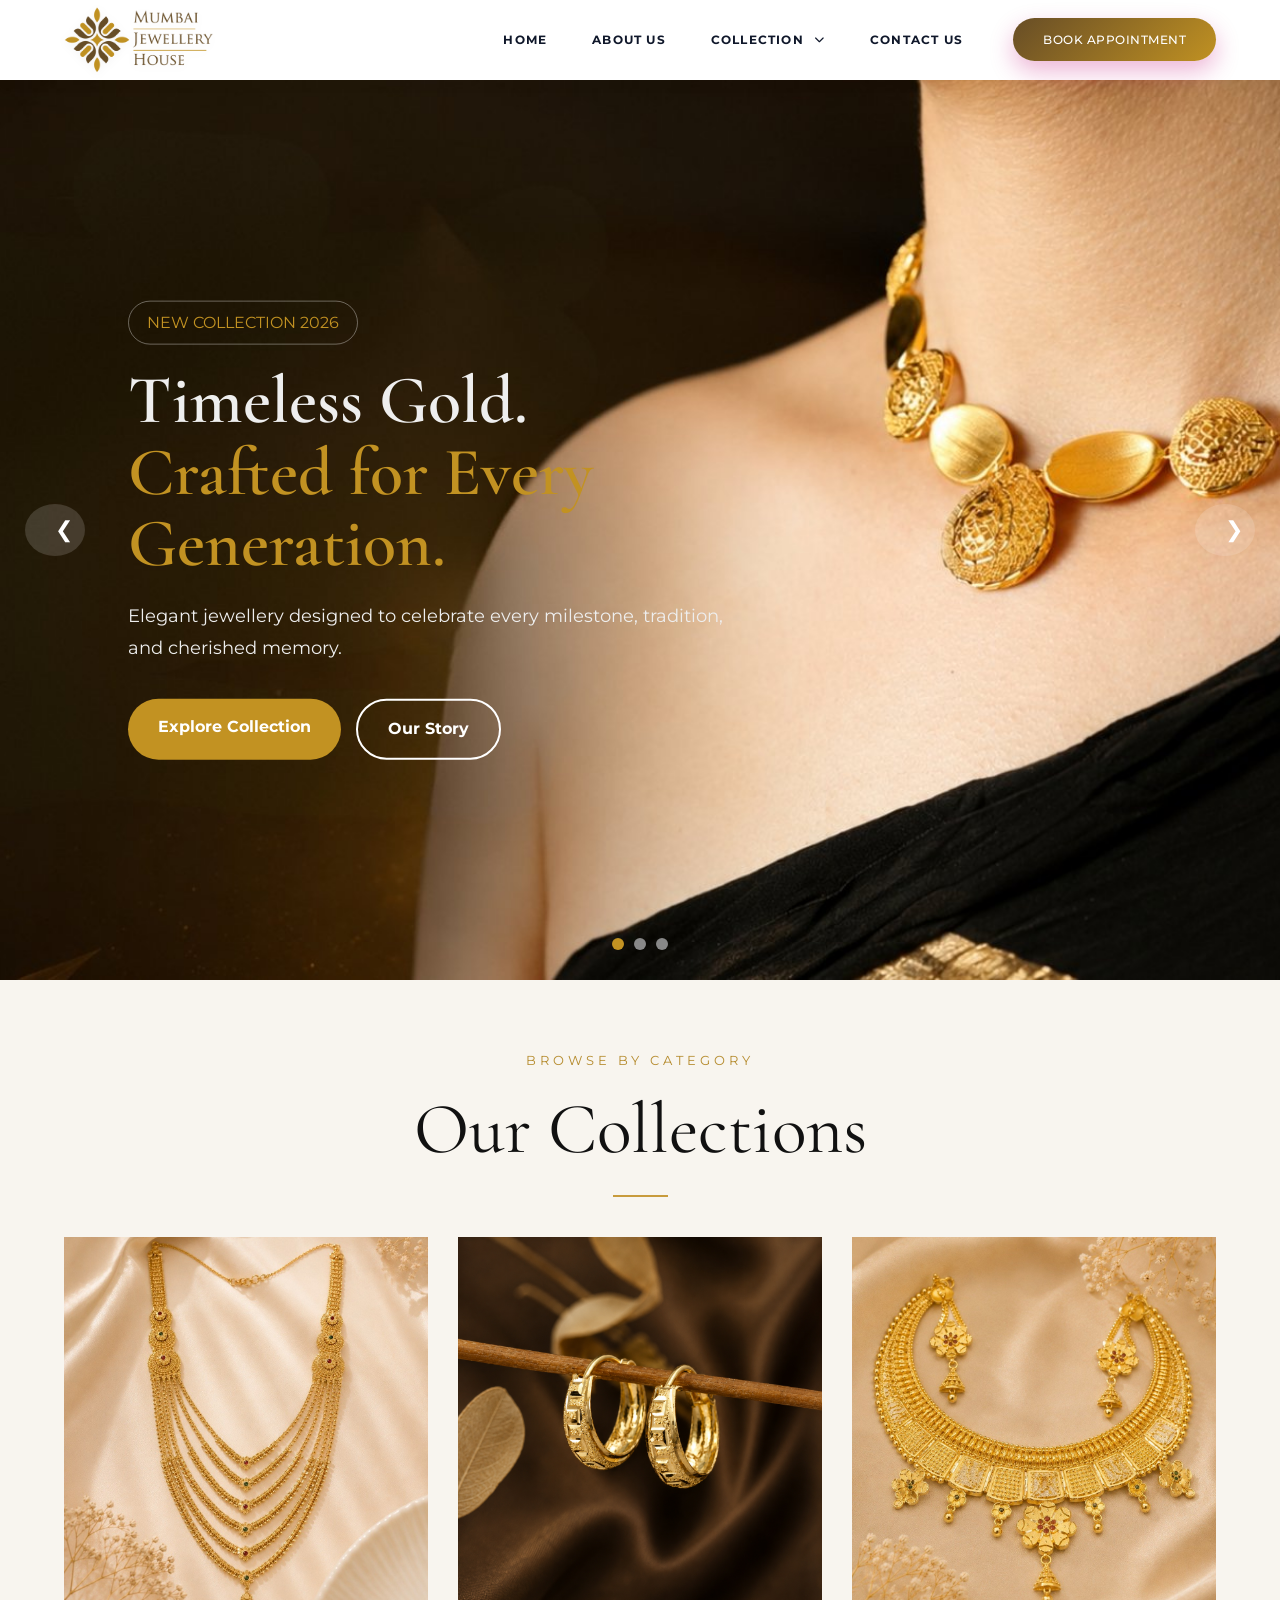
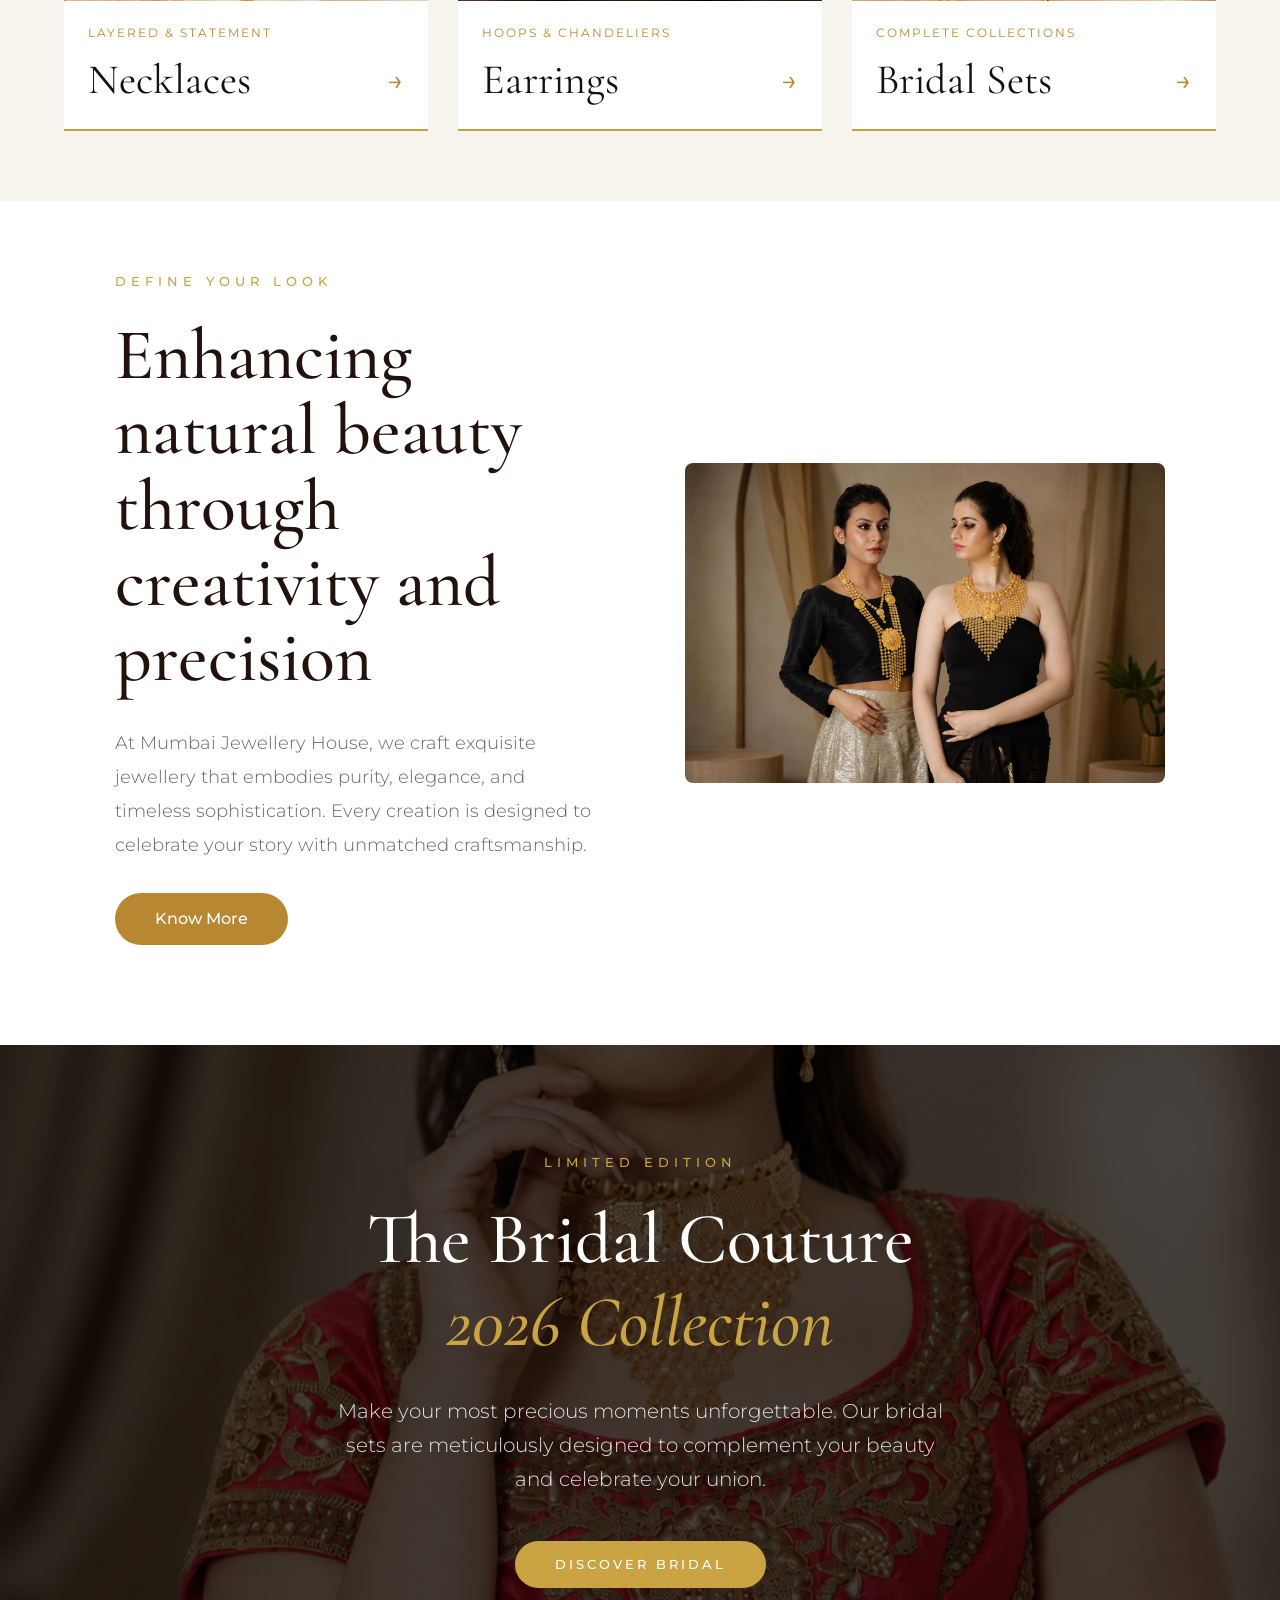
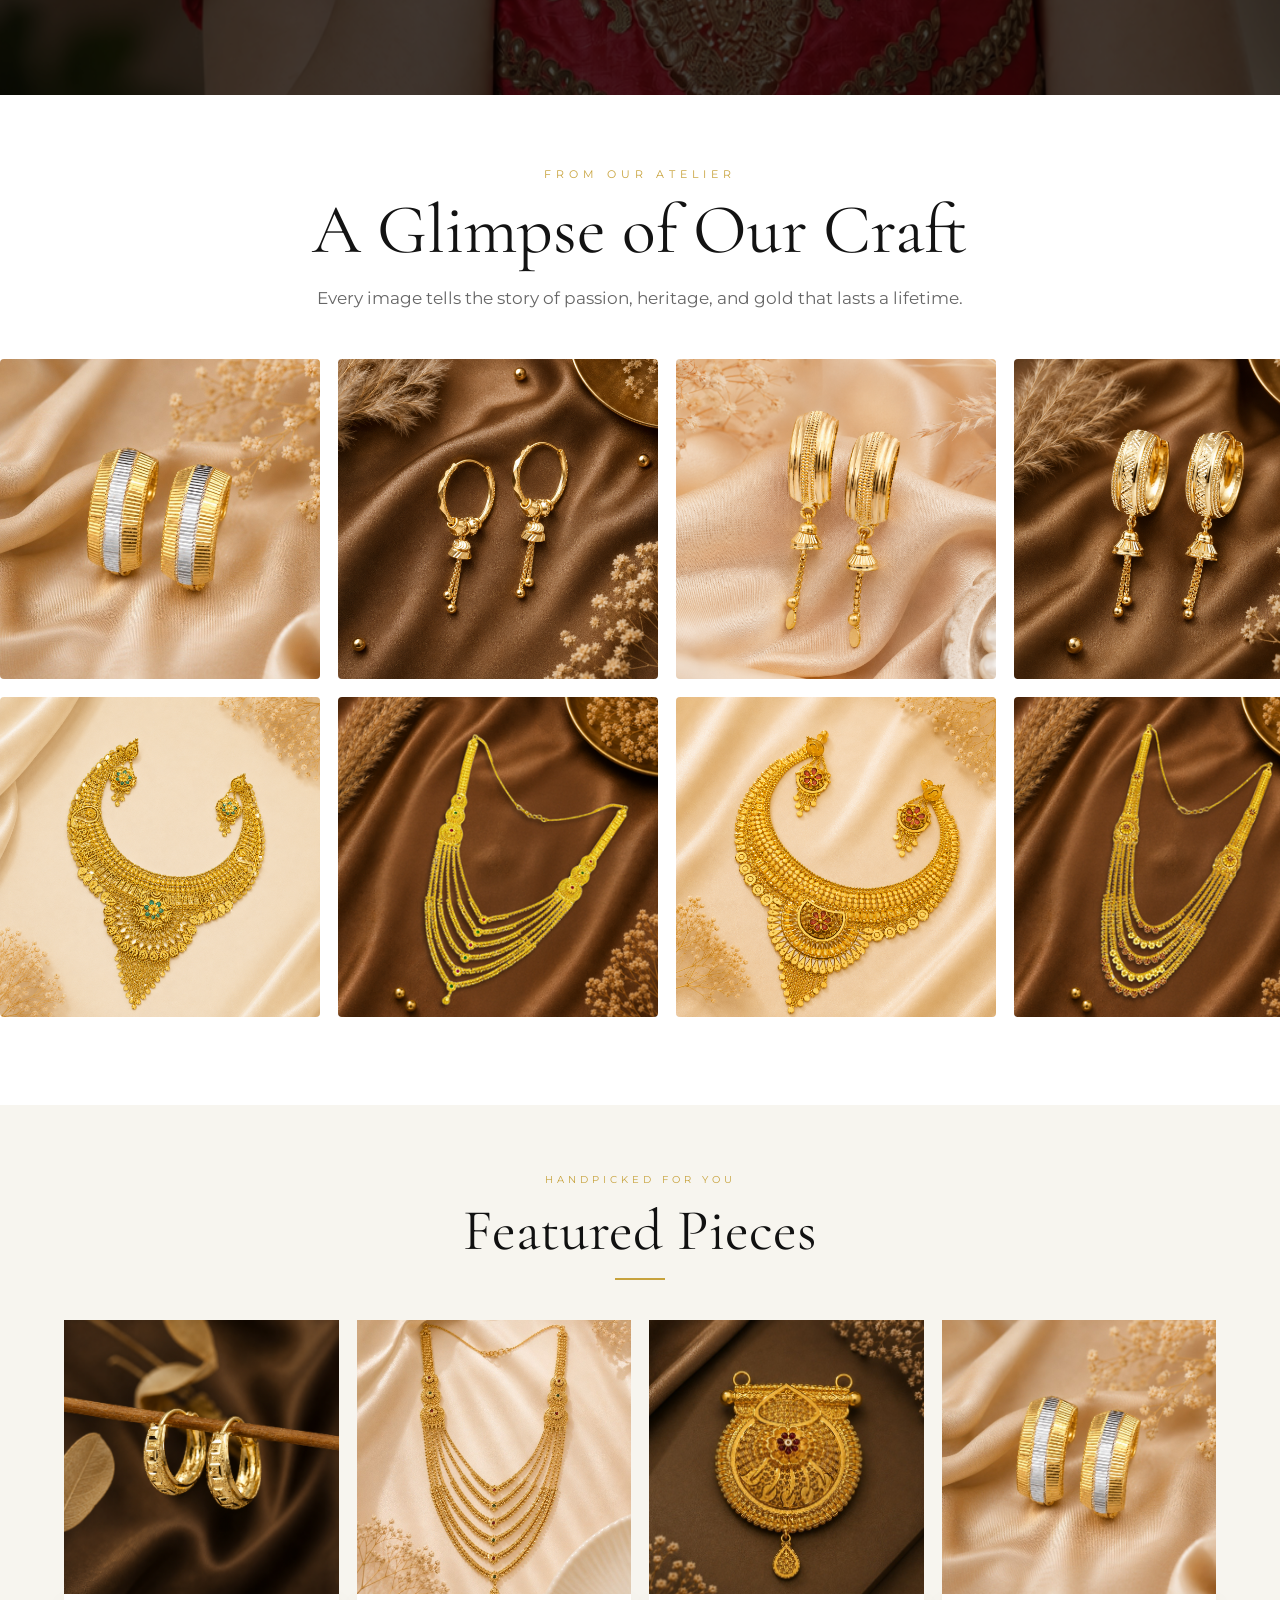
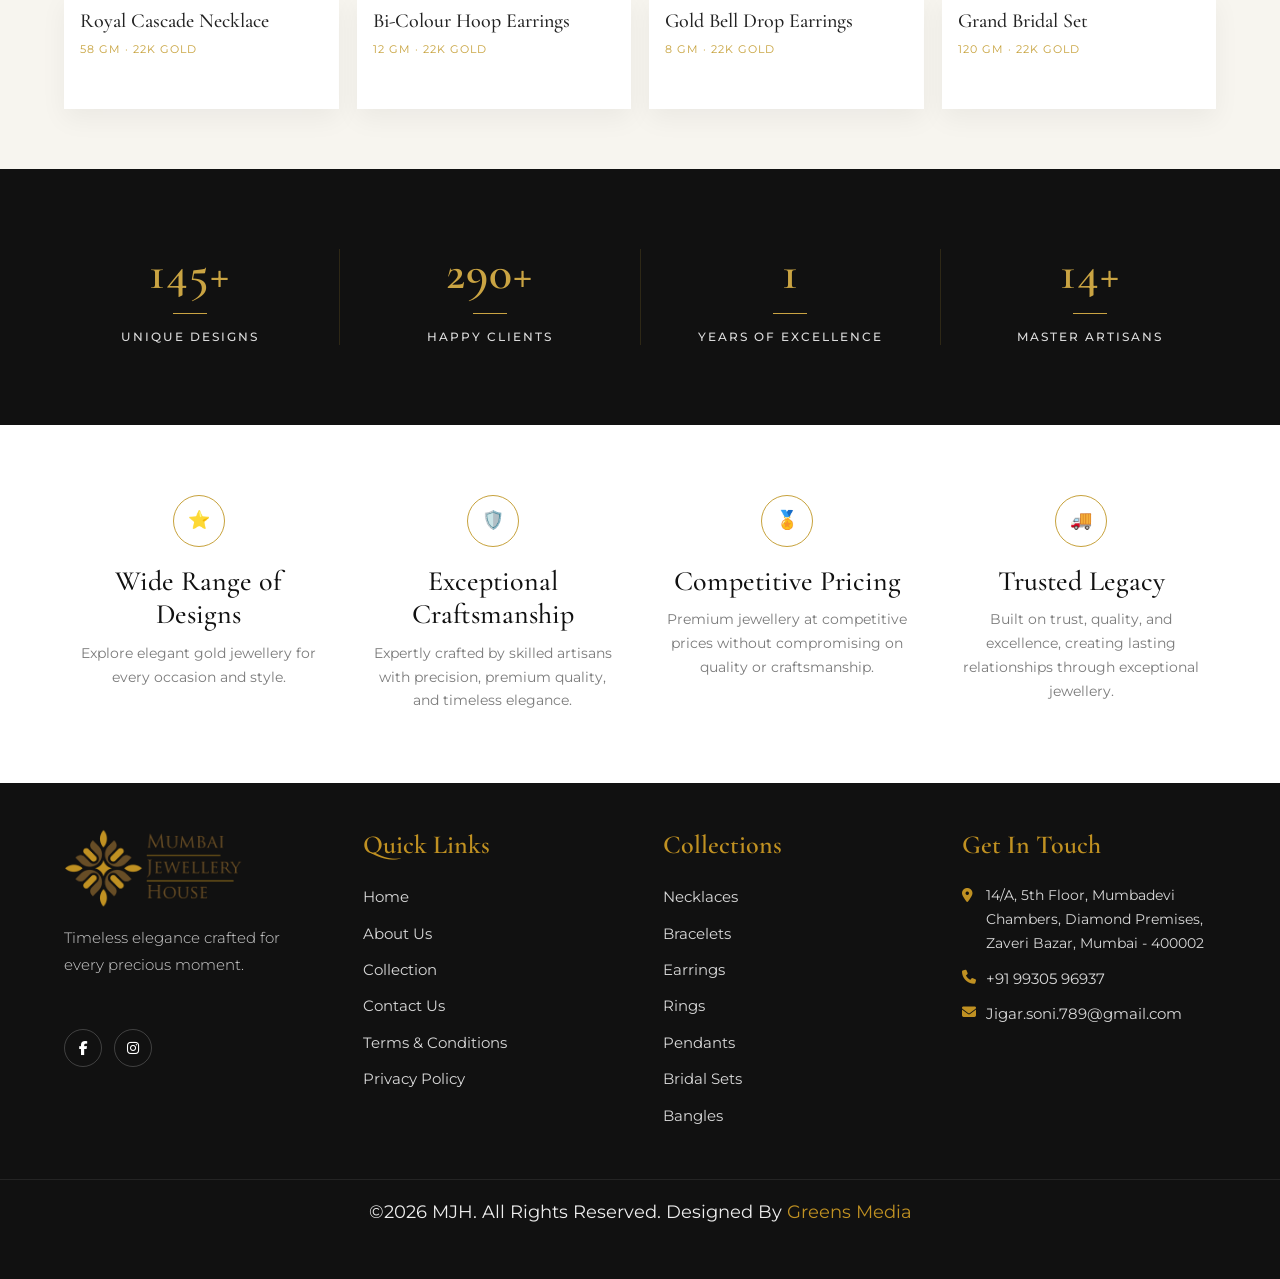
==== commit 2f63354d: "Fix collection search and header menu links Search now looks through the whole collection (switches " ====
--- a/index.html
+++ b/index.html
@@ -313,7 +313,7 @@
         <div class="lr-container">
 
             <div class="lr-logo">
-                <a href="/">
+                <a href="index.html">
                     <img decoding="async" src="assets/Untitled-1920-x-1080-px-111-scaled.png" alt="MJH">
                 </a>
             </div>
@@ -321,7 +321,7 @@
             <div class="lr-nav-terminal">
                 <nav class="lr-desktop-nav">
                     <ul class="lr-nav-list">
-                        <li><a href="/" class="lr-link">Home</a></li>
+                        <li><a href="index.html" class="lr-link">Home</a></li>
                         <li><a href="about-us.html" class="lr-link">About US</a></li>
 
                         <li class="lr-has-dropdown">
@@ -332,43 +332,43 @@
     <ul class="lr-normal-dropdown">
 
         <li>
-            <a href="/collection/?category=necklaces" class="lr-hash-trigger">
+            <a href="collection.html?category=necklaces" class="lr-hash-trigger">
                 <i class="fas fa-gem"></i> Necklaces
             </a>
         </li>
 
         <li>
-            <a href="/collection/?category=rings" class="lr-hash-trigger">
+            <a href="collection.html?category=rings" class="lr-hash-trigger">
                 <i class="fas fa-ring"></i> Rings
             </a>
         </li>
 
         <li>
-            <a href="/collection/?category=earrings" class="lr-hash-trigger">
+            <a href="collection.html?category=earrings" class="lr-hash-trigger">
                 <i class="fas fa-droplet"></i> Earrings
             </a>
         </li>
 
         <li>
-            <a href="/collection/?category=bracelets" class="lr-hash-trigger">
+            <a href="collection.html?category=bracelets" class="lr-hash-trigger">
                 <i class="fas fa-link"></i> Bracelets
             </a>
         </li>
 
         <li>
-            <a href="/collection/?category=pendants" class="lr-hash-trigger">
+            <a href="collection.html?category=pendants" class="lr-hash-trigger">
                 <i class="fas fa-heart"></i> Pendants
             </a>
         </li>
 
         <li>
-            <a href="/collection/?category=bridal-sets" class="lr-hash-trigger">
+            <a href="collection.html?category=bridal-sets" class="lr-hash-trigger">
                 <i class="fas fa-crown"></i> Bridal Sets
             </a>
         </li>
 
         <li>
-            <a href="/collection/?category=bangles" class="lr-hash-trigger">
+            <a href="collection.html?category=bangles" class="lr-hash-trigger">
                 <i class="fas fa-circle-notch"></i> Bangles
             </a>
         </li>
@@ -417,43 +417,43 @@
     <ul class="lr-m-child">
 
         <li>
-            <a href="/collection/?category=necklaces" class="lr-hash-trigger">
+            <a href="collection.html?category=necklaces" class="lr-hash-trigger">
                 <i class="fas fa-gem mobile-icon"></i> Necklaces
             </a>
         </li>
 
         <li>
-            <a href="/collection/?category=rings" class="lr-hash-trigger">
+            <a href="collection.html?category=rings" class="lr-hash-trigger">
                 <i class="fas fa-ring mobile-icon"></i> Rings
             </a>
         </li>
 
         <li>
-            <a href="/collection/?category=earrings" class="lr-hash-trigger">
+            <a href="collection.html?category=earrings" class="lr-hash-trigger">
                 <i class="fas fa-droplet mobile-icon"></i> Earrings
             </a>
         </li>
 
         <li>
-            <a href="/collection/?category=bracelets" class="lr-hash-trigger">
+            <a href="collection.html?category=bracelets" class="lr-hash-trigger">
                 <i class="fas fa-link mobile-icon"></i> Bracelets
             </a>
         </li>
 
         <li>
-            <a href="/collection/?category=pendants" class="lr-hash-trigger">
+            <a href="collection.html?category=pendants" class="lr-hash-trigger">
                 <i class="fas fa-heart mobile-icon"></i> Pendants
             </a>
         </li>
 
         <li>
-            <a href="/collection/?category=bridal-sets" class="lr-hash-trigger">
+            <a href="collection.html?category=bridal-sets" class="lr-hash-trigger">
                 <i class="fas fa-crown mobile-icon"></i> Bridal Sets
             </a>
         </li>
 
         <li>
-            <a href="/collection/?category=bangles" class="lr-hash-trigger">
+            <a href="collection.html?category=bangles" class="lr-hash-trigger">
                 <i class="fas fa-circle-notch mobile-icon"></i> Bangles
             </a>
         </li>
@@ -469,7 +469,7 @@
 </li>
         </ul>
 
-        <a href="/contact-us/" class="lr-drawer-cta">Book Appointment </a>
+        <a href="contact-us.html" class="lr-drawer-cta">Book Appointment </a>
     </div>
     <div class="lr-overlay" id="lrOverlay"></div>
 </div>
